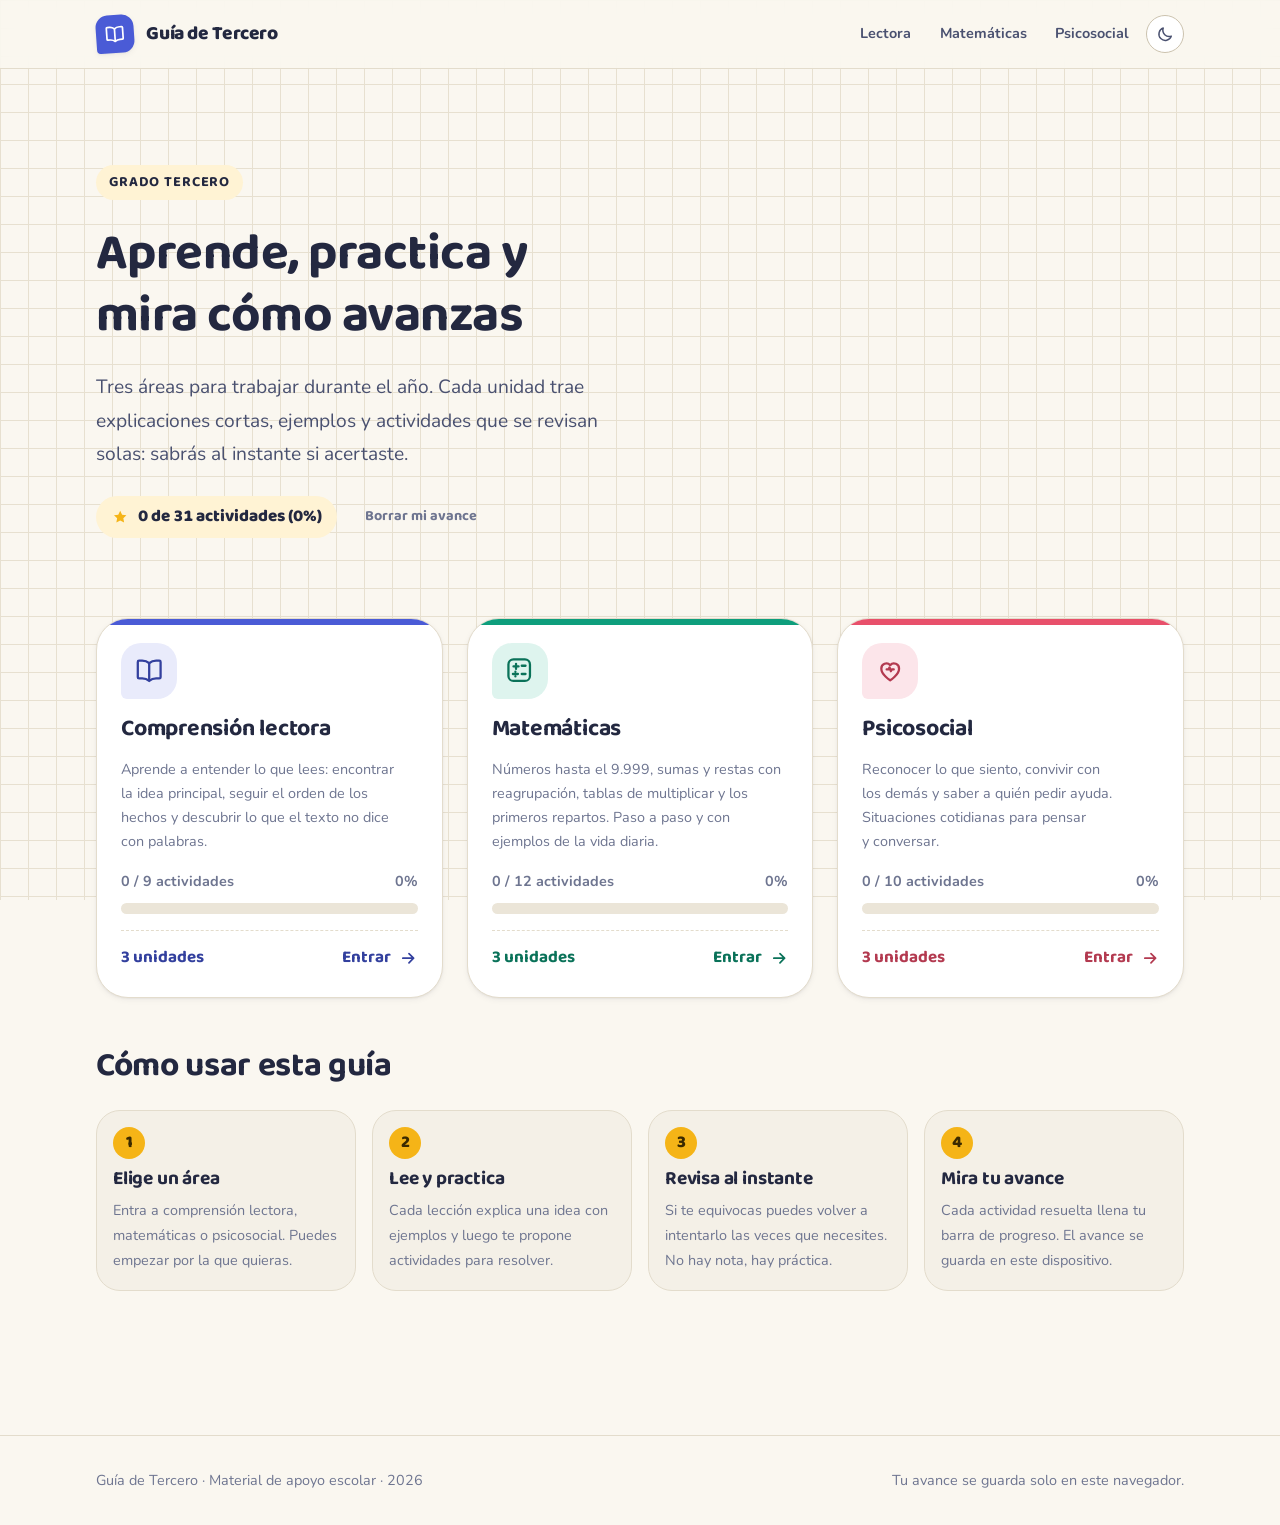
==== index.html @ a923e4d2 "Estructura inicial de la guia interactiva de tercero Sitio estatico con portada y tres areas (compre" ====
<!DOCTYPE html>
<html lang="es">
<head>
  <meta charset="utf-8">
  <meta name="viewport" content="width=device-width, initial-scale=1">
  <title>Guía de Tercero</title>
  <meta name="description" content="Guía interactiva para grado tercero: comprensión lectora, matemáticas y psicosocial, con actividades para resolver en el navegador.">
  <meta name="color-scheme" content="light dark">

  <link rel="preconnect" href="https://fonts.googleapis.com">
  <link rel="preconnect" href="https://fonts.gstatic.com" crossorigin>
  <link rel="stylesheet" href="https://fonts.googleapis.com/css2?family=Baloo+2:wght@600;700;800&family=Nunito:ital,wght@0,400;0,600;0,700;1,400&display=swap">

  <link rel="stylesheet" href="assets/css/tokens.css">
  <link rel="stylesheet" href="assets/css/base.css">
  <link rel="stylesheet" href="assets/css/components.css">

  <link rel="icon" href="data:image/svg+xml,<svg xmlns='http://www.w3.org/2000/svg' viewBox='0 0 100 100'><text y='.9em' font-size='90'>📘</text></svg>">
</head>
<body>
  <a class="skip-link" href="#content">Ir al contenido</a>

  <header class="site-header">
    <div class="wrap site-header__inner">
      <a class="brand" href="index.html">
        <span class="brand__mark" aria-hidden="true">
          <svg viewBox="0 0 24 24" fill="none" stroke="currentColor" stroke-width="1.9" stroke-linecap="round" stroke-linejoin="round">
            <path d="M12 6.5C10.5 5.2 8.6 4.5 6.5 4.5H4a1 1 0 0 0-1 1v12a1 1 0 0 0 1 1h2.5c2.1 0 4 .7 5.5 2 1.5-1.3 3.4-2 5.5-2H20a1 1 0 0 0 1-1v-12a1 1 0 0 0-1-1h-2.5c-2.1 0-4 .7-5.5 2Z"/>
            <path d="M12 6.5v13"/>
          </svg>
        </span>
        <span>Guía de Tercero</span>
      </a>

      <nav class="site-nav" aria-label="Áreas de la guía">
        <a class="site-nav__link" href="reading.html">Lectora</a>
        <a class="site-nav__link" href="math.html">Matemáticas</a>
        <a class="site-nav__link" href="wellbeing.html">Psicosocial</a>
        <button class="theme-toggle" type="button" data-theme-toggle aria-label="Cambiar entre modo claro y oscuro"></button>
      </nav>
    </div>
  </header>

  <main id="content" class="page">
    <div class="wrap stack stack--loose">

      <section class="hero">
        <p class="eyebrow">Grado tercero</p>
        <h1>Aprende, practica y mira cómo avanzas</h1>
        <p class="hero__lead">
          Tres áreas para trabajar durante el año. Cada unidad trae explicaciones cortas,
          ejemplos y actividades que se revisan solas: sabrás al instante si acertaste.
        </p>
        <div class="row">
          <span class="score-pill" data-summary aria-live="polite"></span>
          <button class="btn btn--quiet btn--sm" type="button" data-reset-all>Borrar mi avance</button>
        </div>
      </section>

      <section class="stack" aria-labelledby="areas-title">
        <h2 id="areas-title" class="visually-hidden">Áreas de la guía</h2>
        <div class="area-grid" data-area-grid></div>
      </section>

      <section class="stack" aria-labelledby="how-title">
        <h2 id="how-title">Cómo usar esta guía</h2>
        <div class="how">
          <article class="how__item">
            <span class="how__step" aria-hidden="true">1</span>
            <h3>Elige un área</h3>
            <p>Entra a comprensión lectora, matemáticas o psicosocial. Puedes empezar por la que quieras.</p>
          </article>
          <article class="how__item">
            <span class="how__step" aria-hidden="true">2</span>
            <h3>Lee y practica</h3>
            <p>Cada lección explica una idea con ejemplos y luego te propone actividades para resolver.</p>
          </article>
          <article class="how__item">
            <span class="how__step" aria-hidden="true">3</span>
            <h3>Revisa al instante</h3>
            <p>Si te equivocas puedes volver a intentarlo las veces que necesites. No hay nota, hay práctica.</p>
          </article>
          <article class="how__item">
            <span class="how__step" aria-hidden="true">4</span>
            <h3>Mira tu avance</h3>
            <p>Cada actividad resuelta llena tu barra de progreso. El avance se guarda en este dispositivo.</p>
          </article>
        </div>
      </section>

    </div>
  </main>

  <footer class="site-footer">
    <div class="wrap site-footer__inner">
      <p>Guía de Tercero · Material de apoyo escolar · <span data-year></span></p>
      <p>Tu avance se guarda solo en este navegador.</p>
    </div>
  </footer>

  <script src="assets/js/core.js" defer></script>
  <script src="assets/js/progress.js" defer></script>
  <script src="data/reading.js" defer></script>
  <script src="data/math.js" defer></script>
  <script src="data/wellbeing.js" defer></script>
  <script src="assets/js/home.js" defer></script>
</body>
</html>
---- assets/css/tokens.css ----
/* ==========================================================================
   tokens.css — Design tokens de la Guia de Tercero
   Paleta inspirada en el material escolar: papel de cuaderno, tinta, regla
   y crayon. Todos los colores se definen aqui como variables para que los
   componentes nunca usen literales.
   ========================================================================== */

:root {
  color-scheme: light;

  /* --- Papel y tinta -------------------------------------------------- */
  --paper:        #FAF7F0;
  --paper-grid:   #E7E0D0;
  --surface:      #FFFFFF;
  --surface-2:    #F4F0E7;
  --surface-3:    #EBE5D8;
  --ink:          #232840;
  --ink-soft:     #4A5170;
  --ink-muted:    #6E7590;
  --line:         #E3DCCC;
  --line-strong:  #CBC2AE;

  /* --- Color por area -------------------------------------------------- */
  --reading:        #4A5BD6;
  --reading-deep:   #33409E;
  --reading-soft:   #E9EBFB;
  --reading-line:   #C3C9F2;

  --math:           #0E9E7C;
  --math-deep:      #0A7259;
  --math-soft:      #DEF4EE;
  --math-line:      #A9E1D2;

  --wellbeing:      #E8506B;
  --wellbeing-deep: #B33A50;
  --wellbeing-soft: #FCE5EA;
  --wellbeing-line: #F6C0CB;

  /* --- Acento y estados ------------------------------------------------ */
  --star:      #F5B417;
  --star-soft: #FFF3D4;
  --ok:        #0E9E7C;
  --ok-soft:   #DEF4EE;
  --ok-line:   #A9E1D2;
  --no:        #E8506B;
  --no-soft:   #FCE5EA;
  --no-line:   #F6C0CB;

  /* Color activo del area: lo sobreescribe cada pagina */
  --area:      var(--reading);
  --area-deep: var(--reading-deep);
  --area-soft: var(--reading-soft);
  --area-line: var(--reading-line);

  /* --- Tipografia ------------------------------------------------------ */
  --font-display: "Baloo 2", "Trebuchet MS", "Segoe UI", system-ui, sans-serif;
  --font-body:    "Nunito", "Segoe UI", system-ui, -apple-system, sans-serif;

  --step--1: 0.9rem;
  --step-0:  1.0625rem;
  --step-1:  1.2rem;
  --step-2:  1.45rem;
  --step-3:  clamp(1.6rem, 1.2rem + 1.6vw, 2.1rem);
  --step-4:  clamp(2.1rem, 1.5rem + 3vw, 3.2rem);

  --leading-body:  1.75;
  --leading-tight: 1.2;

  /* --- Espaciado ------------------------------------------------------- */
  --sp-1: 0.25rem;
  --sp-2: 0.5rem;
  --sp-3: 0.75rem;
  --sp-4: 1rem;
  --sp-5: 1.5rem;
  --sp-6: 2rem;
  --sp-7: 3rem;
  --sp-8: 4.5rem;

  /* --- Formas ---------------------------------------------------------- */
  --r-sm: 10px;
  --r-md: 16px;
  --r-lg: 24px;
  --r-xl: 32px;
  --r-pill: 999px;

  --shadow-sm: 0 1px 2px rgba(35, 40, 64, 0.06), 0 2px 6px rgba(35, 40, 64, 0.05);
  --shadow-md: 0 2px 4px rgba(35, 40, 64, 0.06), 0 10px 24px rgba(35, 40, 64, 0.09);
  --shadow-lg: 0 4px 8px rgba(35, 40, 64, 0.07), 0 20px 48px rgba(35, 40, 64, 0.13);

  --ring: 0 0 0 3px var(--paper), 0 0 0 6px var(--area);

  --wrap: 68rem;
  --measure: 34rem;
}

/* --- Tema oscuro por preferencia del sistema (sin marca explicita) ------ */
@media (prefers-color-scheme: dark) {
  :root:not([data-theme="light"]) {
    color-scheme: dark;

    --paper:        #161A24;
    --paper-grid:   #232937;
    --surface:      #1E2432;
    --surface-2:    #262D3D;
    --surface-3:    #303849;
    --ink:          #ECEFF7;
    --ink-soft:     #C3C9DA;
    --ink-muted:    #949CB4;
    --line:         #313949;
    --line-strong:  #454F65;

    --reading:        #8894F5;
    --reading-deep:   #AEB6FA;
    --reading-soft:   #262B45;
    --reading-line:   #3B4271;

    --math:           #3FCFA8;
    --math-deep:      #7EE2C6;
    --math-soft:      #163A32;
    --math-line:      #23604F;

    --wellbeing:      #F5808F;
    --wellbeing-deep: #FAA8B3;
    --wellbeing-soft: #3A222B;
    --wellbeing-line: #6B3441;

    --star:      #FFCB4D;
    --star-soft: #3A2F16;
    --ok:        #3FCFA8;
    --ok-soft:   #163A32;
    --ok-line:   #23604F;
    --no:        #F5808F;
    --no-soft:   #3A222B;
    --no-line:   #6B3441;

    --shadow-sm: 0 1px 2px rgba(0, 0, 0, 0.3), 0 2px 6px rgba(0, 0, 0, 0.25);
    --shadow-md: 0 2px 4px rgba(0, 0, 0, 0.32), 0 10px 24px rgba(0, 0, 0, 0.35);
    --shadow-lg: 0 4px 8px rgba(0, 0, 0, 0.35), 0 20px 48px rgba(0, 0, 0, 0.45);
  }
}

/* --- Tema oscuro elegido explicitamente -------------------------------- */
:root[data-theme="dark"] {
  color-scheme: dark;

  --paper:        #161A24;
  --paper-grid:   #232937;
  --surface:      #1E2432;
  --surface-2:    #262D3D;
  --surface-3:    #303849;
  --ink:          #ECEFF7;
  --ink-soft:     #C3C9DA;
  --ink-muted:    #949CB4;
  --line:         #313949;
  --line-strong:  #454F65;

  --reading:        #8894F5;
  --reading-deep:   #AEB6FA;
  --reading-soft:   #262B45;
  --reading-line:   #3B4271;

  --math:           #3FCFA8;
  --math-deep:      #7EE2C6;
  --math-soft:      #163A32;
  --math-line:      #23604F;

  --wellbeing:      #F5808F;
  --wellbeing-deep: #FAA8B3;
  --wellbeing-soft: #3A222B;
  --wellbeing-line: #6B3441;

  --star:      #FFCB4D;
  --star-soft: #3A2F16;
  --ok:        #3FCFA8;
  --ok-soft:   #163A32;
  --ok-line:   #23604F;
  --no:        #F5808F;
  --no-soft:   #3A222B;
  --no-line:   #6B3441;

  --shadow-sm: 0 1px 2px rgba(0, 0, 0, 0.3), 0 2px 6px rgba(0, 0, 0, 0.25);
  --shadow-md: 0 2px 4px rgba(0, 0, 0, 0.32), 0 10px 24px rgba(0, 0, 0, 0.35);
  --shadow-lg: 0 4px 8px rgba(0, 0, 0, 0.35), 0 20px 48px rgba(0, 0, 0, 0.45);
}

/* --- Alias de area: cada pagina marca <body data-area="..."> ------------ */
[data-area="reading"]   { --area: var(--reading);   --area-deep: var(--reading-deep);   --area-soft: var(--reading-soft);   --area-line: var(--reading-line); }
[data-area="math"]      { --area: var(--math);      --area-deep: var(--math-deep);      --area-soft: var(--math-soft);      --area-line: var(--math-line); }
[data-area="wellbeing"] { --area: var(--wellbeing); --area-deep: var(--wellbeing-deep); --area-soft: var(--wellbeing-soft); --area-line: var(--wellbeing-line); }
---- assets/css/base.css ----
/* ==========================================================================
   base.css — Reset ligero, tipografia y layout base
   ========================================================================== */

*,
*::before,
*::after { box-sizing: border-box; }

* { margin: 0; }

html {
  -webkit-text-size-adjust: 100%;
  scroll-behavior: smooth;
  scroll-padding-top: 6rem;
}

body {
  min-height: 100vh;
  font-family: var(--font-body);
  font-size: var(--step-0);
  line-height: var(--leading-body);
  color: var(--ink);
  background-color: var(--paper);
  /* Retícula de cuaderno cuadriculado: la textura del material real */
  background-image:
    repeating-linear-gradient(to right,  var(--paper-grid) 0 1px, transparent 1px 28px),
    repeating-linear-gradient(to bottom, var(--paper-grid) 0 1px, transparent 1px 28px);
  background-attachment: fixed;
  -webkit-font-smoothing: antialiased;
  text-rendering: optimizeLegibility;
}

img,
svg,
video { display: block; max-width: 100%; height: auto; }

input,
button,
select,
textarea { font: inherit; color: inherit; }

button { cursor: pointer; }

/* Un elemento oculto lo esta siempre, aunque su clase defina display. */
[hidden] { display: none !important; }

ul, ol { padding: 0; list-style: none; }

a { color: var(--area-deep); text-underline-offset: 3px; }

h1, h2, h3, h4 {
  font-family: var(--font-display);
  font-weight: 700;
  line-height: var(--leading-tight);
  text-wrap: balance;
  letter-spacing: -0.01em;
}

h1 { font-size: var(--step-4); }
h2 { font-size: var(--step-3); }
h3 { font-size: var(--step-2); }
h4 { font-size: var(--step-1); }

p { text-wrap: pretty; }

/* --- Accesibilidad ------------------------------------------------------ */

:focus-visible {
  outline: 3px solid var(--area);
  outline-offset: 3px;
  border-radius: var(--r-sm);
}

.skip-link {
  position: absolute;
  left: var(--sp-4);
  top: var(--sp-4);
  z-index: 100;
  padding: var(--sp-3) var(--sp-4);
  border-radius: var(--r-pill);
  background: var(--area);
  color: #fff;
  font-weight: 700;
  transform: translateY(-200%);
  transition: transform 0.18s ease;
}

.skip-link:focus-visible { transform: translateY(0); }

.visually-hidden {
  position: absolute;
  width: 1px;
  height: 1px;
  padding: 0;
  overflow: hidden;
  clip: rect(0 0 0 0);
  white-space: nowrap;
  border: 0;
}

@media (prefers-reduced-motion: reduce) {
  html { scroll-behavior: auto; }

  *,
  *::before,
  *::after {
    animation-duration: 0.001ms !important;
    animation-iteration-count: 1 !important;
    transition-duration: 0.001ms !important;
  }
}

/* --- Layout ------------------------------------------------------------- */

.wrap {
  width: min(100% - 2.5rem, var(--wrap));
  margin-inline: auto;
}

.wrap--narrow { width: min(100% - 2.5rem, 46rem); }

.stack {
  display: flex;
  flex-direction: column;
  gap: var(--sp-5);
}

.stack--tight { gap: var(--sp-3); }
.stack--loose { gap: var(--sp-7); }

.row {
  display: flex;
  flex-wrap: wrap;
  align-items: center;
  gap: var(--sp-3);
}

.page { padding-block: var(--sp-7) var(--sp-8); }

.scroll-x {
  overflow-x: auto;
  overscroll-behavior-x: contain;
}
---- assets/css/components.css ----
/* ==========================================================================
   components.css — Piezas visuales de la guia
   ========================================================================== */

/* --- Botones ------------------------------------------------------------ */

.btn {
  display: inline-flex;
  align-items: center;
  justify-content: center;
  gap: var(--sp-2);
  padding: 0.7em 1.35em;
  border: 2px solid transparent;
  border-radius: var(--r-pill);
  font-family: var(--font-display);
  font-size: var(--step-0);
  font-weight: 700;
  line-height: 1.15;
  text-decoration: none;
  transition: transform 0.14s ease, box-shadow 0.14s ease, background-color 0.14s ease;
}

.btn:hover { transform: translateY(-2px); }
.btn:active { transform: translateY(0); }

.btn[disabled] {
  opacity: 0.45;
  cursor: not-allowed;
  transform: none;
}

.btn--primary {
  background: var(--area);
  color: #fff;
  box-shadow: var(--shadow-md);
}

.btn--primary:hover { background: var(--area-deep); }

:root[data-theme="dark"] .btn--primary { color: #12151E; }

@media (prefers-color-scheme: dark) {
  :root:not([data-theme="light"]) .btn--primary { color: #12151E; }
}

.btn--ghost {
  background: var(--surface);
  color: var(--ink);
  border-color: var(--line-strong);
  box-shadow: var(--shadow-sm);
}

.btn--ghost:hover { border-color: var(--area); color: var(--area-deep); }

.btn--quiet {
  background: transparent;
  color: var(--ink-muted);
  padding-inline: 0.6em;
}

.btn--quiet:hover { color: var(--area-deep); }

.btn--star {
  background: var(--star);
  color: #3B2A00;
  box-shadow: var(--shadow-md);
}

.btn--sm { font-size: var(--step--1); padding: 0.5em 1em; }

/* Los iconos en linea nunca deben crecer mas que el texto que acompanan. */
.btn svg,
.callout__title svg,
.score-pill svg,
.area-card__foot svg {
  flex: none;
  width: 1.15rem;
  height: 1.15rem;
}

.score-pill svg { color: var(--star); }

/* --- Cabecera del sitio -------------------------------------------------- */

.site-header {
  position: sticky;
  top: 0;
  z-index: 40;
  background: color-mix(in srgb, var(--paper) 88%, transparent);
  backdrop-filter: blur(10px);
  border-bottom: 1px solid var(--line);
}

.site-header__inner {
  display: flex;
  align-items: center;
  gap: var(--sp-4);
  min-height: 4.25rem;
}

.brand {
  display: inline-flex;
  align-items: center;
  gap: var(--sp-3);
  font-family: var(--font-display);
  font-size: var(--step-1);
  font-weight: 800;
  color: var(--ink);
  text-decoration: none;
  letter-spacing: -0.02em;
}

.brand__mark {
  display: grid;
  place-items: center;
  width: 2.4rem;
  height: 2.4rem;
  border-radius: 12px 12px 12px 4px;
  background: var(--area);
  color: #fff;
  box-shadow: var(--shadow-sm);
  transform: rotate(-4deg);
}

.brand__mark svg { width: 1.35rem; height: 1.35rem; }

.site-nav {
  display: flex;
  align-items: center;
  gap: var(--sp-1);
  margin-inline-start: auto;
}

.site-nav__link {
  padding: 0.45em 0.85em;
  border-radius: var(--r-pill);
  font-weight: 700;
  font-size: var(--step--1);
  color: var(--ink-soft);
  text-decoration: none;
  white-space: nowrap;
  transition: background-color 0.14s ease, color 0.14s ease;
}

.site-nav__link:hover { background: var(--surface-2); color: var(--ink); }

.site-nav__link[aria-current="page"] {
  background: var(--area-soft);
  color: var(--area-deep);
}

.theme-toggle {
  display: grid;
  place-items: center;
  width: 2.4rem;
  height: 2.4rem;
  border: 1px solid var(--line-strong);
  border-radius: var(--r-pill);
  background: var(--surface);
  color: var(--ink-soft);
  transition: color 0.14s ease, border-color 0.14s ease;
}

.theme-toggle:hover { color: var(--area-deep); border-color: var(--area); }
.theme-toggle svg { width: 1.15rem; height: 1.15rem; }
.theme-toggle .icon-sun { display: none; }
:root[data-theme="dark"] .theme-toggle .icon-sun { display: block; }
:root[data-theme="dark"] .theme-toggle .icon-moon { display: none; }

@media (prefers-color-scheme: dark) {
  :root:not([data-theme="light"]) .theme-toggle .icon-sun  { display: block; }
  :root:not([data-theme="light"]) .theme-toggle .icon-moon { display: none; }
}

@media (max-width: 52rem) {
  .site-nav__link { padding: 0.4em 0.6em; font-size: 0.82rem; }
}

/* En pantallas angostas la navegacion baja a su propia fila para que nada
   se salga del ancho de la pantalla. */
@media (max-width: 40rem) {
  .site-header__inner {
    flex-wrap: wrap;
    justify-content: space-between;
    min-height: 0;
    padding-block: var(--sp-3);
    row-gap: var(--sp-3);
  }

  .site-nav {
    width: 100%;
    margin-inline-start: 0;
    justify-content: space-between;
  }
}

/* --- Portada ------------------------------------------------------------- */

.hero {
  display: grid;
  gap: var(--sp-5);
  padding-block: var(--sp-7) var(--sp-6);
  max-width: 44rem;
}

.eyebrow {
  display: inline-flex;
  align-items: center;
  gap: var(--sp-2);
  align-self: start;
  justify-self: start;
  padding: 0.35em 0.9em;
  border-radius: var(--r-pill);
  background: var(--star-soft);
  color: var(--ink);
  font-family: var(--font-display);
  font-size: var(--step--1);
  font-weight: 700;
  letter-spacing: 0.06em;
  text-transform: uppercase;
}

.hero__lead {
  font-size: var(--step-1);
  color: var(--ink-soft);
  max-width: var(--measure);
}

/* --- Tarjetas de area ---------------------------------------------------- */

.area-grid {
  display: grid;
  gap: var(--sp-5);
  grid-template-columns: repeat(auto-fit, minmax(17rem, 1fr));
}

.area-card {
  position: relative;
  display: flex;
  flex-direction: column;
  gap: var(--sp-4);
  padding: var(--sp-5);
  border: 1px solid var(--line);
  border-radius: var(--r-xl);
  background: var(--surface);
  box-shadow: var(--shadow-sm);
  color: inherit;
  text-decoration: none;
  overflow: hidden;
  transition: transform 0.18s ease, box-shadow 0.18s ease, border-color 0.18s ease;
}

.area-card::after {
  content: "";
  position: absolute;
  inset-inline: 0;
  top: 0;
  height: 6px;
  background: var(--area);
}

.area-card:hover {
  transform: translateY(-4px);
  box-shadow: var(--shadow-lg);
  border-color: var(--area-line);
}

.area-card__icon {
  display: grid;
  place-items: center;
  width: 3.5rem;
  height: 3.5rem;
  border-radius: 20px 20px 20px 6px;
  background: var(--area-soft);
  color: var(--area-deep);
}

.area-card__icon svg { width: 1.9rem; height: 1.9rem; }

.area-card__title {
  font-size: var(--step-2);
  color: var(--ink);
}

.area-card__text {
  color: var(--ink-muted);
  font-size: var(--step--1);
  line-height: 1.65;
}

.area-card__foot {
  display: flex;
  align-items: center;
  justify-content: space-between;
  gap: var(--sp-3);
  margin-top: auto;
  padding-top: var(--sp-3);
  border-top: 1px dashed var(--line);
  font-family: var(--font-display);
  font-weight: 700;
  color: var(--area-deep);
}

.area-card__cta {
  display: inline-flex;
  align-items: center;
  gap: var(--sp-2);
  white-space: nowrap;
}

/* --- Barra de progreso ---------------------------------------------------- */

.progress { display: grid; gap: var(--sp-2); }

.progress__meta {
  display: flex;
  justify-content: space-between;
  gap: var(--sp-3);
  font-size: var(--step--1);
  font-weight: 700;
  color: var(--ink-muted);
  font-variant-numeric: tabular-nums;
}

.progress__track {
  height: 0.7rem;
  border-radius: var(--r-pill);
  background: var(--surface-3);
  overflow: hidden;
}

.progress__fill {
  height: 100%;
  width: 0;
  border-radius: var(--r-pill);
  background: var(--area);
  transition: width 0.5s cubic-bezier(0.34, 1.2, 0.64, 1);
}

/* --- Bloque "como usar" --------------------------------------------------- */

.how {
  display: grid;
  gap: var(--sp-4);
  grid-template-columns: repeat(auto-fit, minmax(14rem, 1fr));
}

.how__item {
  display: grid;
  gap: var(--sp-2);
  padding: var(--sp-4);
  border-radius: var(--r-lg);
  background: var(--surface-2);
  border: 1px solid var(--line);
}

.how__step {
  display: grid;
  place-items: center;
  width: 2rem;
  height: 2rem;
  border-radius: var(--r-pill);
  background: var(--star);
  color: #3B2A00;
  font-family: var(--font-display);
  font-weight: 800;
}

.how__item h3 { font-size: var(--step-1); }
.how__item p { font-size: var(--step--1); color: var(--ink-muted); }

/* --- Cabecera de area ------------------------------------------------------ */

.area-head {
  display: grid;
  gap: var(--sp-4);
  padding: var(--sp-6);
  border-radius: var(--r-xl);
  background: var(--area-soft);
  border: 1px solid var(--area-line);
}

.area-head__title { color: var(--ink); }
.area-head__lead { color: var(--ink-soft); max-width: var(--measure); }

/* --- Riel de unidades ------------------------------------------------------ */

.area-layout {
  display: grid;
  gap: var(--sp-6);
  align-items: start;
  grid-template-columns: 16rem minmax(0, 1fr);
}

@media (max-width: 60rem) {
  .area-layout { grid-template-columns: minmax(0, 1fr); }
}

.unit-rail {
  position: sticky;
  top: 5.5rem;
  min-width: 0;
  display: grid;
  gap: var(--sp-2);
  padding: var(--sp-4);
  border: 1px solid var(--line);
  border-radius: var(--r-lg);
  background: var(--surface);
  box-shadow: var(--shadow-sm);
}

.unit-rail__title {
  font-family: var(--font-display);
  font-size: var(--step--1);
  font-weight: 800;
  letter-spacing: 0.08em;
  text-transform: uppercase;
  color: var(--ink-muted);
}

.unit-chip {
  display: flex;
  align-items: center;
  gap: var(--sp-3);
  width: 100%;
  padding: var(--sp-3);
  border: 1px solid transparent;
  border-radius: var(--r-md);
  background: transparent;
  text-align: start;
  font-weight: 700;
  font-size: var(--step--1);
  color: var(--ink-soft);
  transition: background-color 0.14s ease, color 0.14s ease;
}

.unit-chip:hover { background: var(--surface-2); }

.unit-chip[aria-selected="true"] {
  background: var(--area-soft);
  border-color: var(--area-line);
  color: var(--area-deep);
}

.unit-chip__num {
  display: grid;
  place-items: center;
  flex: none;
  width: 1.8rem;
  height: 1.8rem;
  border-radius: var(--r-pill);
  background: var(--surface-3);
  font-family: var(--font-display);
  font-size: 0.85rem;
  font-weight: 800;
  font-variant-numeric: tabular-nums;
}

.unit-chip[aria-selected="true"] .unit-chip__num { background: var(--area); color: #fff; }
.unit-chip.is-done .unit-chip__num { background: var(--ok); color: #fff; }

@media (max-width: 60rem) {
  .unit-rail {
    position: static;
    grid-auto-flow: column;
    grid-auto-columns: minmax(11rem, auto);
    overflow-x: auto;
    overscroll-behavior-x: contain;
  }
  .unit-rail__title { display: none; }
}

/* --- Leccion --------------------------------------------------------------- */

.lesson {
  display: grid;
  gap: var(--sp-5);
  padding: var(--sp-6);
  border: 1px solid var(--line);
  border-radius: var(--r-xl);
  background: var(--surface);
  box-shadow: var(--shadow-sm);
}

@media (max-width: 40rem) {
  .lesson { padding: var(--sp-4); }
}

.lesson__head { display: grid; gap: var(--sp-2); }

.lesson__kicker {
  font-family: var(--font-display);
  font-size: var(--step--1);
  font-weight: 800;
  letter-spacing: 0.08em;
  text-transform: uppercase;
  color: var(--area-deep);
}

.lesson__goal {
  display: flex;
  gap: var(--sp-3);
  padding: var(--sp-4);
  border-inline-start: 5px solid var(--star);
  border-radius: var(--r-sm);
  background: var(--star-soft);
  font-size: var(--step--1);
}

.prose { display: grid; gap: var(--sp-4); max-width: var(--measure); }
.prose p { line-height: var(--leading-body); }
.prose strong { color: var(--area-deep); }

.prose ul { display: grid; gap: var(--sp-2); }

.prose ul li {
  position: relative;
  padding-inline-start: 1.5rem;
}

.prose ul li::before {
  content: "";
  position: absolute;
  inset-inline-start: 0.25rem;
  top: 0.65em;
  width: 0.5rem;
  height: 0.5rem;
  border-radius: var(--r-pill);
  background: var(--area);
}

.callout {
  display: grid;
  gap: var(--sp-2);
  padding: var(--sp-4) var(--sp-5);
  border: 1px solid var(--area-line);
  border-radius: var(--r-lg);
  background: var(--area-soft);
}

.callout__title {
  display: flex;
  align-items: center;
  gap: var(--sp-2);
  font-family: var(--font-display);
  font-weight: 800;
  color: var(--area-deep);
}

.reading-text {
  padding: var(--sp-5);
  border-radius: var(--r-lg);
  background: var(--surface-2);
  border: 1px solid var(--line);
  font-size: var(--step-1);
  line-height: 1.9;
}

.reading-text h4 {
  margin-bottom: var(--sp-3);
  font-size: var(--step-2);
  color: var(--area-deep);
}

.reading-text p + p { margin-top: var(--sp-4); }

.example {
  display: grid;
  gap: var(--sp-3);
  padding: var(--sp-4);
  border: 2px dashed var(--area-line);
  border-radius: var(--r-lg);
  background: var(--surface);
  font-variant-numeric: tabular-nums;
}

/* --- Actividades ------------------------------------------------------------ */

.activity {
  display: grid;
  gap: var(--sp-4);
  padding: var(--sp-5);
  border: 1px solid var(--line);
  border-radius: var(--r-lg);
  background: var(--surface-2);
}

.activity__head {
  display: flex;
  align-items: baseline;
  gap: var(--sp-3);
  flex-wrap: wrap;
}

.activity__tag {
  padding: 0.25em 0.7em;
  border-radius: var(--r-pill);
  background: var(--area);
  color: #fff;
  font-family: var(--font-display);
  font-size: 0.78rem;
  font-weight: 800;
  letter-spacing: 0.05em;
  text-transform: uppercase;
}

.activity__question {
  font-family: var(--font-display);
  font-size: var(--step-1);
  font-weight: 700;
}

.options { display: grid; gap: var(--sp-3); }

.options--grid { grid-template-columns: repeat(auto-fit, minmax(12rem, 1fr)); }

.option {
  display: flex;
  align-items: center;
  gap: var(--sp-3);
  width: 100%;
  padding: var(--sp-3) var(--sp-4);
  border: 2px solid var(--line-strong);
  border-radius: var(--r-md);
  background: var(--surface);
  text-align: start;
  font-weight: 600;
  transition: transform 0.12s ease, border-color 0.14s ease, background-color 0.14s ease;
}

.option:hover:not([disabled]) { border-color: var(--area); transform: translateX(3px); }

.option__key {
  display: grid;
  place-items: center;
  flex: none;
  width: 1.9rem;
  height: 1.9rem;
  border-radius: var(--r-pill);
  background: var(--surface-3);
  font-family: var(--font-display);
  font-weight: 800;
}

.option.is-correct {
  border-color: var(--ok);
  background: var(--ok-soft);
}

.option.is-correct .option__key { background: var(--ok); color: #fff; }

.option.is-wrong {
  border-color: var(--no);
  background: var(--no-soft);
}

.option.is-wrong .option__key { background: var(--no); color: #fff; }

.option[disabled] { cursor: default; }

/* Unir parejas */
.match {
  display: grid;
  gap: var(--sp-4);
  grid-template-columns: repeat(2, minmax(0, 1fr));
}

.match__col { display: grid; gap: var(--sp-3); align-content: start; }

.match__label {
  font-family: var(--font-display);
  font-size: var(--step--1);
  font-weight: 800;
  text-transform: uppercase;
  letter-spacing: 0.06em;
  color: var(--ink-muted);
}

.match__item {
  padding: var(--sp-3);
  border: 2px solid var(--line-strong);
  border-radius: var(--r-md);
  background: var(--surface);
  text-align: start;
  font-weight: 600;
  transition: border-color 0.14s ease, background-color 0.14s ease;
}

.match__item.is-active { border-color: var(--area); background: var(--area-soft); }
.match__item.is-paired { border-color: var(--ok); background: var(--ok-soft); cursor: default; }
.match__item.is-wrong { border-color: var(--no); background: var(--no-soft); }

/* Ordenar */
.order { display: grid; gap: var(--sp-3); }

.order__item {
  display: flex;
  align-items: center;
  gap: var(--sp-3);
  padding: var(--sp-3);
  border: 2px solid var(--line-strong);
  border-radius: var(--r-md);
  background: var(--surface);
  font-weight: 600;
}

.order__item.is-correct { border-color: var(--ok); background: var(--ok-soft); }
.order__item.is-wrong  { border-color: var(--no); background: var(--no-soft); }

.order__pos {
  display: grid;
  place-items: center;
  flex: none;
  width: 1.9rem;
  height: 1.9rem;
  border-radius: var(--r-pill);
  background: var(--area-soft);
  color: var(--area-deep);
  font-family: var(--font-display);
  font-weight: 800;
  font-variant-numeric: tabular-nums;
}

.order__controls { display: flex; gap: var(--sp-1); margin-inline-start: auto; }

.order__move {
  display: grid;
  place-items: center;
  width: 2rem;
  height: 2rem;
  border: 1px solid var(--line-strong);
  border-radius: var(--r-sm);
  background: var(--surface);
  color: var(--ink-soft);
}

.order__move:hover:not([disabled]) { color: var(--area-deep); border-color: var(--area); }
.order__move[disabled] { opacity: 0.3; cursor: not-allowed; }
.order__move svg { width: 1rem; height: 1rem; }

/* Completar */
.fill {
  display: flex;
  flex-wrap: wrap;
  align-items: center;
  gap: var(--sp-2);
  font-size: var(--step-1);
  line-height: 2.2;
}

.fill__blank {
  min-width: 7ch;
  padding: 0.15em 0.6em;
  border: 0;
  border-bottom: 3px solid var(--area);
  border-radius: var(--r-sm) var(--r-sm) 0 0;
  background: var(--area-soft);
  color: var(--ink);
  font-family: var(--font-display);
  font-weight: 700;
  text-align: center;
}

.fill__blank.is-correct { background: var(--ok-soft); border-bottom-color: var(--ok); }
.fill__blank.is-wrong  { background: var(--no-soft);  border-bottom-color: var(--no); }

/* Retroalimentacion */
.feedback {
  display: flex;
  align-items: flex-start;
  gap: var(--sp-3);
  padding: var(--sp-3) var(--sp-4);
  border-radius: var(--r-md);
  font-weight: 600;
  animation: pop 0.32s cubic-bezier(0.34, 1.4, 0.64, 1);
}

.feedback[hidden] { display: none; }
.feedback--ok { background: var(--ok-soft); border: 1px solid var(--ok-line); color: var(--ink); }
.feedback--no { background: var(--no-soft); border: 1px solid var(--no-line); color: var(--ink); }

.feedback__icon {
  display: grid;
  place-items: center;
  flex: none;
  width: 1.7rem;
  height: 1.7rem;
  border-radius: var(--r-pill);
  color: #fff;
  font-weight: 800;
}

.feedback--ok .feedback__icon { background: var(--ok); }
.feedback--no .feedback__icon { background: var(--no); }

@keyframes pop {
  from { opacity: 0; transform: translateY(6px) scale(0.97); }
  to   { opacity: 1; transform: none; }
}

.activity__actions { display: flex; flex-wrap: wrap; gap: var(--sp-3); align-items: center; }

/* --- Estrellas y logros ------------------------------------------------------ */

.stars { display: inline-flex; gap: 0.2rem; }
.stars svg { width: 1.1rem; height: 1.1rem; color: var(--line-strong); }
.stars svg.is-on { color: var(--star); }

.score-pill {
  display: inline-flex;
  align-items: center;
  gap: var(--sp-2);
  padding: 0.35em 0.9em;
  border-radius: var(--r-pill);
  background: var(--star-soft);
  color: var(--ink);
  font-family: var(--font-display);
  font-weight: 800;
  font-variant-numeric: tabular-nums;
}

/* --- Navegacion entre lecciones ----------------------------------------------- */

.lesson-nav {
  display: flex;
  flex-wrap: wrap;
  gap: var(--sp-3);
  align-items: center;
  justify-content: space-between;
  padding-top: var(--sp-4);
  border-top: 1px dashed var(--line);
}

/* --- Toast ---------------------------------------------------------------------- */

.toast-area {
  position: fixed;
  inset-block-end: var(--sp-5);
  inset-inline: 0;
  z-index: 60;
  display: grid;
  justify-items: center;
  gap: var(--sp-2);
  pointer-events: none;
}

.toast {
  display: flex;
  align-items: center;
  gap: var(--sp-3);
  padding: var(--sp-3) var(--sp-5);
  border-radius: var(--r-pill);
  background: var(--ink);
  color: var(--paper);
  font-family: var(--font-display);
  font-weight: 700;
  box-shadow: var(--shadow-lg);
  animation: rise 0.3s cubic-bezier(0.34, 1.4, 0.64, 1);
}

@keyframes rise {
  from { opacity: 0; transform: translateY(14px); }
  to   { opacity: 1; transform: none; }
}

/* --- Pie ------------------------------------------------------------------------ */

.site-footer {
  margin-top: var(--sp-8);
  padding-block: var(--sp-6);
  border-top: 1px solid var(--line);
  color: var(--ink-muted);
  font-size: var(--step--1);
}

.site-footer__inner {
  display: flex;
  flex-wrap: wrap;
  gap: var(--sp-4);
  align-items: center;
  justify-content: space-between;
}

/* --- Estado vacio / carga --------------------------------------------------------- */

.empty {
  display: grid;
  gap: var(--sp-3);
  justify-items: center;
  padding: var(--sp-7);
  border: 2px dashed var(--line-strong);
  border-radius: var(--r-xl);
  text-align: center;
  color: var(--ink-muted);
}

/* --- Aparicion suave --------------------------------------------------------------- */

.reveal {
  opacity: 0;
  transform: translateY(12px);
  transition: opacity 0.5s ease, transform 0.5s cubic-bezier(0.34, 1.1, 0.64, 1);
}

.reveal.is-visible { opacity: 1; transform: none; }
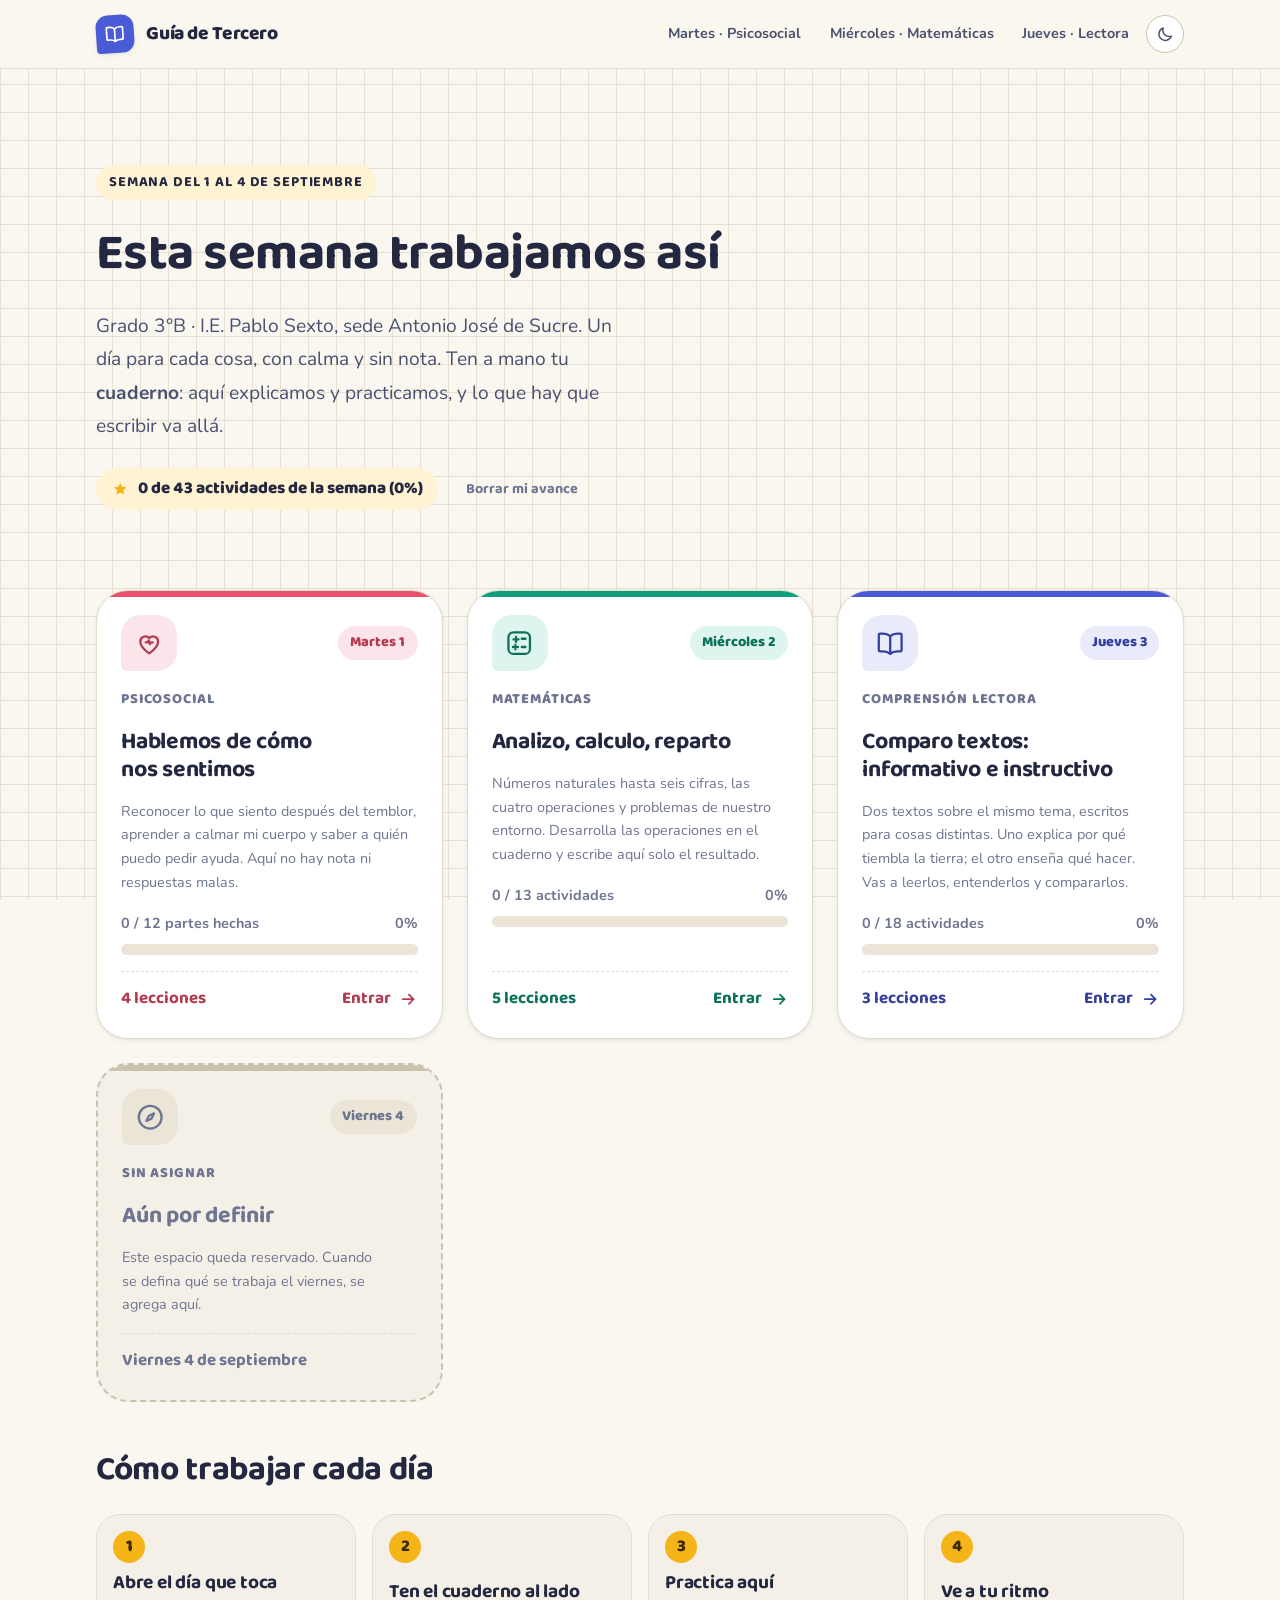
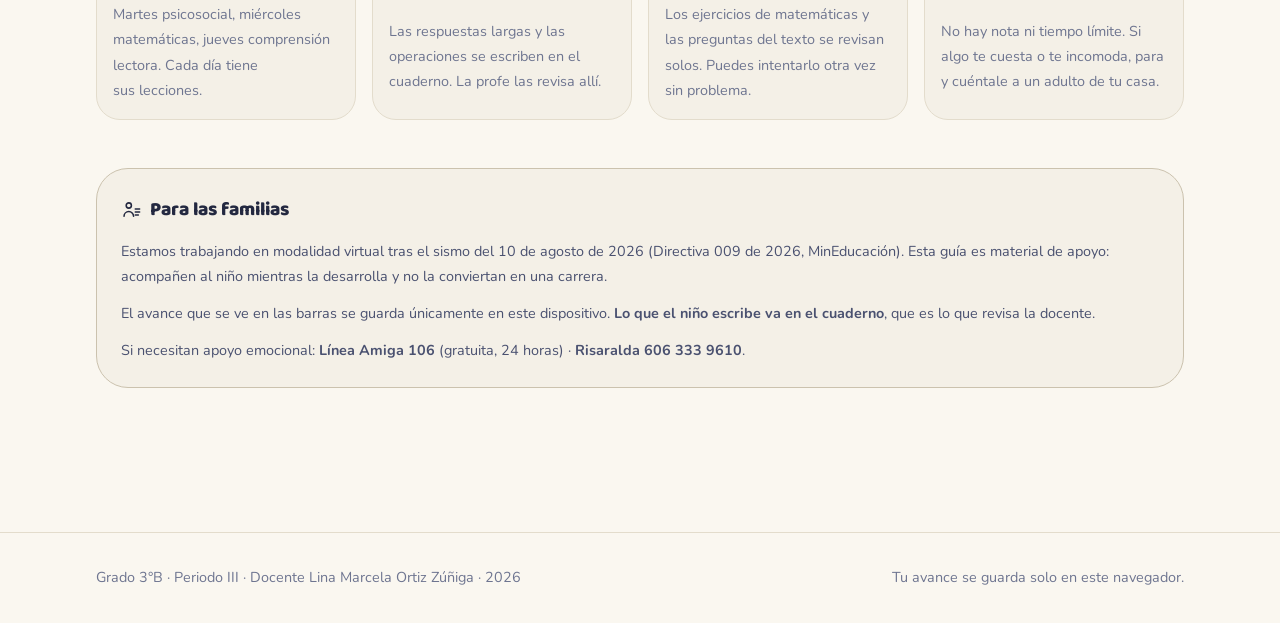
==== commit d9840021: "Vuelca el contenido real de la semana del 1 al 4 de septiembre Reemplaza el contenido de ejemplo por" ====
--- a/index.html
+++ b/index.html
@@ -4,7 +4,7 @@
   <meta charset="utf-8">
   <meta name="viewport" content="width=device-width, initial-scale=1">
   <title>Guía de Tercero</title>
-  <meta name="description" content="Guía interactiva para grado tercero: comprensión lectora, matemáticas y psicosocial, con actividades para resolver en el navegador.">
+  <meta name="description" content="Guía de trabajo para grado tercero, semana del 1 al 4 de septiembre de 2026: psicosocial, matemáticas y comprensión lectora.">
   <meta name="color-scheme" content="light dark">
 
   <link rel="preconnect" href="https://fonts.googleapis.com">
@@ -14,6 +14,7 @@
   <link rel="stylesheet" href="assets/css/tokens.css">
   <link rel="stylesheet" href="assets/css/base.css">
   <link rel="stylesheet" href="assets/css/components.css">
+  <link rel="stylesheet" href="assets/css/blocks.css">
 
   <link rel="icon" href="data:image/svg+xml,<svg xmlns='http://www.w3.org/2000/svg' viewBox='0 0 100 100'><text y='.9em' font-size='90'>📘</text></svg>">
 </head>
@@ -32,10 +33,10 @@
         <span>Guía de Tercero</span>
       </a>
 
-      <nav class="site-nav" aria-label="Áreas de la guía">
-        <a class="site-nav__link" href="reading.html">Lectora</a>
-        <a class="site-nav__link" href="math.html">Matemáticas</a>
-        <a class="site-nav__link" href="wellbeing.html">Psicosocial</a>
+      <nav class="site-nav" aria-label="Días de la semana">
+        <a class="site-nav__link" href="wellbeing.html"><span class="site-nav__long">Martes · Psicosocial</span><span class="site-nav__short">Psicosocial</span></a>
+        <a class="site-nav__link" href="math.html"><span class="site-nav__long">Miércoles · Matemáticas</span><span class="site-nav__short">Matemáticas</span></a>
+        <a class="site-nav__link" href="reading.html"><span class="site-nav__long">Jueves · Lectora</span><span class="site-nav__short">Lectora</span></a>
         <button class="theme-toggle" type="button" data-theme-toggle aria-label="Cambiar entre modo claro y oscuro"></button>
       </nav>
     </div>
@@ -45,11 +46,12 @@
     <div class="wrap stack stack--loose">
 
       <section class="hero">
-        <p class="eyebrow">Grado tercero</p>
-        <h1>Aprende, practica y mira cómo avanzas</h1>
+        <p class="eyebrow">Semana del 1 al 4 de septiembre</p>
+        <h1>Esta semana trabajamos así</h1>
         <p class="hero__lead">
-          Tres áreas para trabajar durante el año. Cada unidad trae explicaciones cortas,
-          ejemplos y actividades que se revisan solas: sabrás al instante si acertaste.
+          Grado 3°B · I.E. Pablo Sexto, sede Antonio José de Sucre. Un día para cada cosa,
+          con calma y sin nota. Ten a mano tu <strong>cuaderno</strong>: aquí explicamos y
+          practicamos, y lo que hay que escribir va allá.
         </p>
         <div class="row">
           <span class="score-pill" data-summary aria-live="polite"></span>
@@ -57,52 +59,72 @@
         </div>
       </section>
 
-      <section class="stack" aria-labelledby="areas-title">
-        <h2 id="areas-title" class="visually-hidden">Áreas de la guía</h2>
+      <section class="stack" aria-labelledby="agenda-title">
+        <h2 id="agenda-title" class="visually-hidden">Agenda de la semana</h2>
         <div class="area-grid" data-area-grid></div>
       </section>
 
       <section class="stack" aria-labelledby="how-title">
-        <h2 id="how-title">Cómo usar esta guía</h2>
+        <h2 id="how-title">Cómo trabajar cada día</h2>
         <div class="how">
           <article class="how__item">
             <span class="how__step" aria-hidden="true">1</span>
-            <h3>Elige un área</h3>
-            <p>Entra a comprensión lectora, matemáticas o psicosocial. Puedes empezar por la que quieras.</p>
+            <h3>Abre el día que toca</h3>
+            <p>Martes psicosocial, miércoles matemáticas, jueves comprensión lectora. Cada día tiene sus lecciones.</p>
           </article>
           <article class="how__item">
             <span class="how__step" aria-hidden="true">2</span>
-            <h3>Lee y practica</h3>
-            <p>Cada lección explica una idea con ejemplos y luego te propone actividades para resolver.</p>
+            <h3>Ten el cuaderno al lado</h3>
+            <p>Las respuestas largas y las operaciones se escriben en el cuaderno. La profe las revisa allí.</p>
           </article>
           <article class="how__item">
             <span class="how__step" aria-hidden="true">3</span>
-            <h3>Revisa al instante</h3>
-            <p>Si te equivocas puedes volver a intentarlo las veces que necesites. No hay nota, hay práctica.</p>
+            <h3>Practica aquí</h3>
+            <p>Los ejercicios de matemáticas y las preguntas del texto se revisan solos. Puedes intentarlo otra vez sin problema.</p>
           </article>
           <article class="how__item">
             <span class="how__step" aria-hidden="true">4</span>
-            <h3>Mira tu avance</h3>
-            <p>Cada actividad resuelta llena tu barra de progreso. El avance se guarda en este dispositivo.</p>
+            <h3>Ve a tu ritmo</h3>
+            <p>No hay nota ni tiempo límite. Si algo te cuesta o te incomoda, para y cuéntale a un adulto de tu casa.</p>
           </article>
         </div>
       </section>
+
+      <aside class="notice">
+        <p class="notice__title">
+          <svg viewBox="0 0 24 24" fill="none" stroke="currentColor" stroke-width="1.8" stroke-linecap="round" stroke-linejoin="round" aria-hidden="true"><circle cx="9" cy="7.5" r="3"/><path d="M3.5 20a5.5 5.5 0 0 1 11 0"/><path d="M16.5 11.5h5M16.5 15h5M16.5 18.5h3.5"/></svg>
+          <span>Para las familias</span>
+        </p>
+        <p>
+          Estamos trabajando en modalidad virtual tras el sismo del 10 de agosto de 2026
+          (Directiva 009 de 2026, MinEducación). Esta guía es material de apoyo: acompañen al niño
+          mientras la desarrolla y no la conviertan en una carrera.
+        </p>
+        <p>
+          El avance que se ve en las barras se guarda únicamente en este dispositivo.
+          <strong>Lo que el niño escribe va en el cuaderno</strong>, que es lo que revisa la docente.
+        </p>
+        <p>
+          Si necesitan apoyo emocional: <strong>Línea Amiga 106</strong> (gratuita, 24 horas) ·
+          <strong>Risaralda 606 333 9610</strong>.
+        </p>
+      </aside>
 
     </div>
   </main>
 
   <footer class="site-footer">
     <div class="wrap site-footer__inner">
-      <p>Guía de Tercero · Material de apoyo escolar · <span data-year></span></p>
+      <p>Grado 3°B · Periodo III · Docente Lina Marcela Ortiz Zúñiga · <span data-year></span></p>
       <p>Tu avance se guarda solo en este navegador.</p>
     </div>
   </footer>
 
   <script src="assets/js/core.js" defer></script>
   <script src="assets/js/progress.js" defer></script>
+  <script src="data/wellbeing.js" defer></script>
+  <script src="data/math.js" defer></script>
   <script src="data/reading.js" defer></script>
-  <script src="data/math.js" defer></script>
-  <script src="data/wellbeing.js" defer></script>
   <script src="assets/js/home.js" defer></script>
 </body>
 </html>
--- a/assets/css/base.css
+++ b/assets/css/base.css
@@ -140,4 +140,6 @@
 .scroll-x {
   overflow-x: auto;
   overscroll-behavior-x: contain;
+  /* Sin esto, dentro de un grid o flex el contenido ancho empuja la pagina. */
+  min-width: 0;
 }
--- a/assets/css/components.css
+++ b/assets/css/components.css
@@ -903,3 +903,196 @@
 }
 
 .reveal.is-visible { opacity: 1; transform: none; }
+
+/* --- Figuras y diagramas ---------------------------------------------------------- */
+
+.figure {
+  display: grid;
+  gap: var(--sp-3);
+  margin: 0;
+  padding: var(--sp-4);
+  border: 1px solid var(--line);
+  border-radius: var(--r-lg);
+  background: var(--surface);
+}
+
+.figure__canvas { overflow-x: auto; }
+
+.figure__svg {
+  display: block;
+  width: 100%;
+  max-width: 34rem;
+  height: auto;
+  margin-inline: auto;
+}
+
+.figure__caption {
+  font-size: var(--step--1);
+  color: var(--ink-muted);
+  text-align: center;
+}
+
+.fig-axis   { stroke: var(--ink-soft); stroke-width: 2.5; color: var(--ink-soft); }
+.fig-tick   { stroke: var(--line-strong); stroke-width: 2; }
+.fig-label  { fill: var(--ink-muted); font-family: var(--font-body); font-size: 15px; font-weight: 600; }
+.fig-label--strong { fill: var(--area-deep); font-weight: 800; }
+.fig-point  { fill: var(--area); stroke: var(--surface); stroke-width: 3; }
+.fig-slice  { fill: var(--surface); stroke: var(--area); stroke-width: 2.5; }
+.fig-slice.is-filled { fill: var(--area); }
+.fig-shape  { fill: var(--area-soft); stroke: var(--area); stroke-width: 3; }
+.fig-vertex { fill: var(--area); }
+.fig-unit   { fill: var(--area); }
+
+/* --- Nota para el adulto ----------------------------------------------------------- */
+
+.adult {
+  border: 1px solid var(--line-strong);
+  border-radius: var(--r-lg);
+  background: var(--surface-2);
+}
+
+.adult__summary {
+  display: flex;
+  align-items: center;
+  gap: var(--sp-3);
+  padding: var(--sp-3) var(--sp-4);
+  cursor: pointer;
+  font-family: var(--font-display);
+  font-size: var(--step--1);
+  font-weight: 800;
+  letter-spacing: 0.03em;
+  color: var(--ink-soft);
+  list-style: none;
+}
+
+.adult__summary::-webkit-details-marker { display: none; }
+
+.adult__summary::after {
+  content: "+";
+  margin-inline-start: auto;
+  font-size: 1.3em;
+  line-height: 1;
+  color: var(--ink-muted);
+}
+
+.adult[open] .adult__summary::after { content: "–"; }
+
+.adult__summary svg { flex: none; width: 1.2rem; height: 1.2rem; }
+
+.adult__body {
+  display: grid;
+  gap: var(--sp-3);
+  padding: 0 var(--sp-4) var(--sp-4);
+  font-size: var(--step--1);
+  color: var(--ink-soft);
+  line-height: 1.7;
+}
+
+.adult__body ul { display: grid; gap: var(--sp-2); }
+
+.adult__body li {
+  position: relative;
+  padding-inline-start: 1.2rem;
+}
+
+.adult__body li::before {
+  content: "";
+  position: absolute;
+  inset-inline-start: 0.2rem;
+  top: 0.6em;
+  width: 0.4rem;
+  height: 0.4rem;
+  border-radius: var(--r-pill);
+  background: var(--line-strong);
+}
+
+/* --- Reflexión (nunca se califica) ------------------------------------------------- */
+
+.reflect {
+  display: grid;
+  gap: var(--sp-3);
+  padding: var(--sp-5);
+  border: 2px dashed var(--area-line);
+  border-radius: var(--r-lg);
+  background: var(--surface);
+}
+
+.reflect__tag {
+  display: inline-flex;
+  align-items: center;
+  gap: var(--sp-2);
+  font-family: var(--font-display);
+  font-size: var(--step--1);
+  font-weight: 800;
+  letter-spacing: 0.06em;
+  text-transform: uppercase;
+  color: var(--area-deep);
+}
+
+.reflect__tag svg { flex: none; width: 1.1rem; height: 1.1rem; }
+
+.reflect__question {
+  font-family: var(--font-display);
+  font-size: var(--step-1);
+  font-weight: 700;
+}
+
+.reflect__help { font-size: var(--step--1); color: var(--ink-muted); }
+
+.reflect__input {
+  width: 100%;
+  padding: var(--sp-3);
+  border: 2px solid var(--line-strong);
+  border-radius: var(--r-md);
+  background: var(--surface-2);
+  color: var(--ink);
+  font-family: var(--font-body);
+  font-size: var(--step-0);
+  line-height: 1.6;
+  resize: vertical;
+}
+
+.reflect__input:focus-visible { border-color: var(--area); }
+
+.reflect__status { font-size: var(--step--1); font-weight: 700; }
+.reflect__status.is-saved { color: var(--ok); }
+.reflect__status.is-pending { color: var(--ink-muted); }
+
+.reflect__note { font-size: var(--step--1); color: var(--ink-muted); font-style: italic; }
+
+/* --- Ronda de práctica -------------------------------------------------------------- */
+
+.practice {
+  display: grid;
+  gap: var(--sp-3);
+  grid-template-columns: repeat(auto-fit, minmax(13rem, 1fr));
+}
+
+.practice__row {
+  display: flex;
+  align-items: center;
+  gap: var(--sp-3);
+  padding: var(--sp-2) var(--sp-3);
+  border: 1px solid var(--line);
+  border-radius: var(--r-md);
+  background: var(--surface);
+}
+
+.practice__text {
+  font-family: var(--font-display);
+  font-size: var(--step-1);
+  font-weight: 700;
+  font-variant-numeric: tabular-nums;
+  white-space: nowrap;
+}
+
+.practice .fill__blank { flex: 1; min-width: 4rem; }
+
+/* --- Fuente de un texto de lectura --------------------------------------------------- */
+
+.reading-text__source {
+  margin-top: var(--sp-4);
+  font-size: var(--step--1);
+  color: var(--ink-muted);
+  font-style: italic;
+}
--- a/assets/css/blocks.css
+++ b/assets/css/blocks.css
@@ -0,0 +1,809 @@
+/* ==========================================================================
+   blocks.css — Estilos de los bloques de contenido de las lecciones:
+   avisos, cuaderno, checklist, respiración, termómetro, clasificar,
+   división, procedimiento, enlaces, tablas y panel del texto de lectura.
+   ========================================================================== */
+
+/* --- Avisos que se pueden cerrar (familia / antes de leer) ---------------- */
+
+.notice {
+  display: grid;
+  gap: var(--sp-3);
+  padding: var(--sp-5);
+  border-radius: var(--r-xl);
+  border: 1px solid var(--line-strong);
+  background: var(--surface-2);
+  font-size: var(--step--1);
+  line-height: 1.75;
+  color: var(--ink-soft);
+}
+
+.notice--family {
+  border-color: var(--area-line);
+  background: var(--area-soft);
+}
+
+.notice__title {
+  display: flex;
+  align-items: center;
+  gap: var(--sp-2);
+  font-family: var(--font-display);
+  font-size: var(--step-1);
+  font-weight: 800;
+  color: var(--ink);
+}
+
+.notice__title svg { flex: none; width: 1.3rem; height: 1.3rem; }
+
+/* --- Bloque fijo de ayuda ------------------------------------------------ */
+
+.help {
+  display: grid;
+  gap: var(--sp-3);
+  padding: var(--sp-5);
+  border-radius: var(--r-xl);
+  border: 2px solid var(--area);
+  background: var(--surface);
+  box-shadow: var(--shadow-sm);
+}
+
+.help__title {
+  display: flex;
+  align-items: center;
+  gap: var(--sp-2);
+  font-family: var(--font-display);
+  font-size: var(--step-2);
+  font-weight: 800;
+  color: var(--area-deep);
+}
+
+.help__title svg { flex: none; width: 1.5rem; height: 1.5rem; }
+
+.help__list { display: grid; gap: var(--sp-2); font-size: var(--step-0); }
+
+.help__list li {
+  position: relative;
+  padding-inline-start: 1.4rem;
+}
+
+.help__list li::before {
+  content: "";
+  position: absolute;
+  inset-inline-start: 0.25rem;
+  top: 0.7em;
+  width: 0.45rem;
+  height: 0.45rem;
+  border-radius: var(--r-pill);
+  background: var(--area);
+}
+
+.help__note { font-size: var(--step--1); color: var(--ink-muted); }
+
+/* --- Consigna de cuaderno ------------------------------------------------ */
+
+.notebook {
+  display: grid;
+  gap: var(--sp-3);
+  padding: var(--sp-5);
+  border: 2px dashed var(--area-line);
+  border-radius: var(--r-lg);
+  background: var(--surface);
+}
+
+.notebook__tag {
+  display: inline-flex;
+  align-items: center;
+  gap: var(--sp-2);
+  font-family: var(--font-display);
+  font-size: var(--step--1);
+  font-weight: 800;
+  letter-spacing: 0.06em;
+  text-transform: uppercase;
+  color: var(--area-deep);
+}
+
+.notebook__tag svg { flex: none; width: 1.1rem; height: 1.1rem; }
+.notebook__title { font-size: var(--step-1); }
+.notebook__intro { color: var(--ink-soft); }
+
+.notebook__items {
+  display: grid;
+  gap: var(--sp-2);
+  counter-reset: notebook;
+}
+
+.notebook__items li {
+  position: relative;
+  padding-inline-start: 2.1rem;
+  line-height: 1.8;
+}
+
+.notebook__items li::before {
+  counter-increment: notebook;
+  content: counter(notebook);
+  position: absolute;
+  inset-inline-start: 0;
+  top: 0.15em;
+  display: grid;
+  place-items: center;
+  width: 1.5rem;
+  height: 1.5rem;
+  border-radius: var(--r-pill);
+  background: var(--area-soft);
+  color: var(--area-deep);
+  font-family: var(--font-display);
+  font-size: 0.82rem;
+  font-weight: 800;
+}
+
+.notebook__status { font-size: var(--step--1); font-weight: 700; color: var(--ink-muted); }
+.notebook__status.is-done { color: var(--ok); }
+
+.notebook__key {
+  padding: var(--sp-4);
+  border-radius: var(--r-md);
+  background: var(--surface-2);
+  border: 1px solid var(--line);
+  font-size: var(--step--1);
+  color: var(--ink-soft);
+}
+
+.notebook__key-title {
+  font-family: var(--font-display);
+  font-weight: 800;
+  margin-bottom: var(--sp-2);
+  color: var(--ink);
+}
+
+.notebook__key ul { display: grid; gap: var(--sp-2); }
+
+.notebook__key li {
+  position: relative;
+  padding-inline-start: 1.2rem;
+}
+
+.notebook__key li::before {
+  content: "";
+  position: absolute;
+  inset-inline-start: 0.2rem;
+  top: 0.65em;
+  width: 0.4rem;
+  height: 0.4rem;
+  border-radius: var(--r-pill);
+  background: var(--line-strong);
+}
+
+/* --- Checklist ----------------------------------------------------------- */
+
+.checklist {
+  display: grid;
+  gap: var(--sp-3);
+  padding: var(--sp-5);
+  border: 1px solid var(--line);
+  border-radius: var(--r-lg);
+  background: var(--surface-2);
+}
+
+.checklist__title { font-size: var(--step-1); }
+.checklist__intro { font-size: var(--step--1); color: var(--ink-soft); }
+
+.checklist__items {
+  display: grid;
+  gap: var(--sp-2);
+  grid-template-columns: repeat(auto-fit, minmax(9rem, 1fr));
+}
+
+.checklist__item {
+  display: flex;
+  align-items: center;
+  gap: var(--sp-3);
+  padding: var(--sp-3);
+  border: 2px solid var(--line-strong);
+  border-radius: var(--r-md);
+  background: var(--surface);
+  font-weight: 700;
+  cursor: pointer;
+  transition: border-color 0.14s ease, background-color 0.14s ease;
+}
+
+.checklist__item input {
+  width: 1.25rem;
+  height: 1.25rem;
+  accent-color: var(--area);
+  flex: none;
+}
+
+.checklist__item.is-checked { border-color: var(--area); background: var(--area-soft); }
+.checklist__note { font-size: var(--step--1); color: var(--ink-muted); font-style: italic; }
+
+/* --- Respiración cuadrada ------------------------------------------------ */
+
+.breathing {
+  display: grid;
+  gap: var(--sp-4);
+  padding: var(--sp-5);
+  border: 1px solid var(--area-line);
+  border-radius: var(--r-lg);
+  background: var(--area-soft);
+}
+
+.breathing__title { font-size: var(--step-1); color: var(--area-deep); }
+
+.breathing__stage {
+  display: grid;
+  gap: var(--sp-4);
+  align-items: center;
+  grid-template-columns: minmax(0, 12rem) minmax(0, 1fr);
+}
+
+@media (max-width: 34rem) {
+  .breathing__stage { grid-template-columns: minmax(0, 1fr); justify-items: center; }
+}
+
+.breathing__svg { width: 100%; max-width: 12rem; height: auto; }
+.breathing__path { fill: none; stroke: var(--area-line); stroke-width: 4; }
+
+.breathing__dot {
+  fill: var(--area);
+  stroke: var(--surface);
+  stroke-width: 3;
+}
+
+.breathing__readout { display: grid; gap: var(--sp-1); }
+
+.breathing__phase {
+  font-family: var(--font-display);
+  font-size: var(--step-3);
+  font-weight: 800;
+  color: var(--area-deep);
+  letter-spacing: 0.02em;
+}
+
+.breathing__count {
+  font-family: var(--font-display);
+  font-size: var(--step-4);
+  font-weight: 800;
+  line-height: 1;
+  color: var(--ink);
+  font-variant-numeric: tabular-nums;
+}
+
+.breathing__hint { color: var(--ink-soft); }
+.breathing__note { font-size: var(--step--1); color: var(--ink-muted); }
+.breathing.is-running .breathing__dot { filter: drop-shadow(0 0 6px var(--area)); }
+
+/* --- Termómetro de ánimo ------------------------------------------------- */
+
+.mood { display: grid; gap: var(--sp-4); }
+
+.mood__scale {
+  display: grid;
+  gap: var(--sp-2);
+  grid-template-columns: repeat(auto-fit, minmax(9.5rem, 1fr));
+}
+
+.mood__option {
+  display: flex;
+  align-items: center;
+  gap: var(--sp-3);
+  padding: var(--sp-3);
+  border: 2px solid var(--line-strong);
+  border-radius: var(--r-md);
+  background: var(--surface);
+  text-align: start;
+  font-weight: 600;
+  transition: border-color 0.14s ease, background-color 0.14s ease;
+}
+
+.mood__option:hover { border-color: var(--area); }
+.mood__option.is-chosen { border-color: var(--area); background: var(--area-soft); }
+
+.mood__level {
+  display: grid;
+  place-items: center;
+  flex: none;
+  width: 1.9rem;
+  height: 1.9rem;
+  border-radius: var(--r-pill);
+  background: var(--area-soft);
+  color: var(--area-deep);
+  font-family: var(--font-display);
+  font-weight: 800;
+}
+
+.mood__option.is-chosen .mood__level { background: var(--area); color: var(--surface); }
+
+.mood__history { display: grid; gap: var(--sp-2); }
+
+.mood__history-title {
+  font-size: var(--step--1);
+  font-weight: 700;
+  color: var(--ink-muted);
+}
+
+.mood__strip { display: flex; gap: var(--sp-2); flex-wrap: wrap; }
+
+.mood__dot {
+  width: 1.4rem;
+  height: 1.4rem;
+  border-radius: var(--r-sm);
+  background: var(--area);
+}
+
+/* --- Clasificar en contenedores ------------------------------------------ */
+
+.classify { display: grid; gap: var(--sp-4); }
+
+.classify__label {
+  font-family: var(--font-display);
+  font-size: var(--step--1);
+  font-weight: 800;
+  text-transform: uppercase;
+  letter-spacing: 0.06em;
+  color: var(--ink-muted);
+}
+
+.classify__pool {
+  display: flex;
+  flex-wrap: wrap;
+  gap: var(--sp-2);
+  align-items: center;
+  padding: var(--sp-3);
+  border: 2px dashed var(--line-strong);
+  border-radius: var(--r-lg);
+  background: var(--surface);
+  min-height: 4rem;
+}
+
+.classify__pool .classify__label { width: 100%; }
+
+.classify__card {
+  padding: var(--sp-2) var(--sp-3);
+  border: 2px solid var(--line-strong);
+  border-radius: var(--r-pill);
+  background: var(--surface-2);
+  font-weight: 600;
+  font-size: var(--step--1);
+  transition: transform 0.12s ease, border-color 0.14s ease, background-color 0.14s ease;
+}
+
+.classify__card:hover:not([disabled]) { border-color: var(--area); transform: translateY(-2px); }
+.classify__card.is-active { border-color: var(--area); background: var(--area-soft); }
+.classify__card.is-placed { border-color: var(--area-line); background: var(--area-soft); cursor: default; }
+.classify__card.is-thinking { border-color: var(--star); background: var(--star-soft); }
+
+.classify__zones {
+  display: grid;
+  gap: var(--sp-3);
+  grid-template-columns: repeat(auto-fit, minmax(13rem, 1fr));
+}
+
+.classify__zone {
+  display: grid;
+  gap: var(--sp-3);
+  align-content: start;
+  padding: var(--sp-4);
+  border: 2px solid var(--line-strong);
+  border-radius: var(--r-lg);
+  background: var(--surface);
+  cursor: pointer;
+  min-height: 8rem;
+  transition: border-color 0.14s ease;
+}
+
+.classify__zone:hover { border-color: var(--area); }
+.classify__zone--yes { border-color: var(--ok-line); background: var(--ok-soft); }
+.classify__zone--neutral { border-color: var(--line-strong); background: var(--surface-2); }
+
+.classify__zone-title {
+  font-family: var(--font-display);
+  font-size: var(--step--1);
+  font-weight: 800;
+  text-transform: uppercase;
+  letter-spacing: 0.04em;
+  color: var(--ink-soft);
+}
+
+.classify__drop { display: flex; flex-wrap: wrap; gap: var(--sp-2); align-content: start; }
+
+/* --- División con cociente y residuo ------------------------------------- */
+
+.division { display: grid; gap: var(--sp-3); }
+
+.division__row {
+  display: flex;
+  flex-wrap: wrap;
+  align-items: center;
+  gap: var(--sp-3);
+  padding: var(--sp-3) var(--sp-4);
+  border: 1px solid var(--line);
+  border-radius: var(--r-md);
+  background: var(--surface);
+}
+
+.division__text {
+  font-family: var(--font-display);
+  font-size: var(--step-1);
+  font-weight: 700;
+  font-variant-numeric: tabular-nums;
+  min-width: 9rem;
+}
+
+.division__field { display: inline-flex; align-items: center; gap: var(--sp-2); }
+
+.division__caption {
+  font-size: var(--step--1);
+  font-weight: 700;
+  color: var(--ink-muted);
+}
+
+.division .fill__blank { min-width: 5rem; }
+
+/* --- Procedimiento desplegable ------------------------------------------- */
+
+.steps {
+  border: 1px solid var(--area-line);
+  border-radius: var(--r-lg);
+  background: var(--area-soft);
+}
+
+.steps__summary {
+  display: flex;
+  align-items: center;
+  gap: var(--sp-3);
+  padding: var(--sp-3) var(--sp-4);
+  cursor: pointer;
+  font-family: var(--font-display);
+  font-weight: 800;
+  color: var(--area-deep);
+  list-style: none;
+}
+
+.steps__summary::-webkit-details-marker { display: none; }
+
+.steps__summary::after {
+  content: "+";
+  margin-inline-start: auto;
+  font-size: 1.3em;
+  line-height: 1;
+}
+
+.steps[open] .steps__summary::after { content: "–"; }
+.steps__summary svg { flex: none; width: 1.2rem; height: 1.2rem; }
+
+.steps__body {
+  display: grid;
+  gap: var(--sp-3);
+  padding: 0 var(--sp-4) var(--sp-4);
+  font-size: var(--step--1);
+  line-height: 1.8;
+}
+
+/* --- Listas numeradas dentro del contenido -------------------------------- */
+
+.prose__steps {
+  display: grid;
+  gap: var(--sp-2);
+  counter-reset: step;
+}
+
+.prose__steps li {
+  position: relative;
+  padding-inline-start: 2.1rem;
+  line-height: 1.8;
+}
+
+.prose__steps li::before {
+  counter-increment: step;
+  content: counter(step);
+  position: absolute;
+  inset-inline-start: 0;
+  top: 0.15em;
+  display: grid;
+  place-items: center;
+  width: 1.5rem;
+  height: 1.5rem;
+  border-radius: var(--r-pill);
+  background: var(--area);
+  color: var(--surface);
+  font-family: var(--font-display);
+  font-size: 0.82rem;
+  font-weight: 800;
+}
+
+/* --- Enlaces externos ----------------------------------------------------- */
+
+.links {
+  display: grid;
+  gap: var(--sp-3);
+  padding: var(--sp-4);
+  border: 1px solid var(--line);
+  border-radius: var(--r-lg);
+  background: var(--surface-2);
+}
+
+.links__title { font-size: var(--step-1); }
+.links__list { display: grid; gap: var(--sp-2); }
+
+.links__link {
+  display: inline-flex;
+  align-items: center;
+  gap: var(--sp-2);
+  font-weight: 700;
+  color: var(--area-deep);
+}
+
+.links__link svg { flex: none; width: 1rem; height: 1rem; }
+.links__note { display: block; font-size: var(--step--1); color: var(--ink-muted); }
+
+/* --- Tablas de contenido -------------------------------------------------- */
+
+.data-table { display: grid; gap: var(--sp-3); }
+
+.data-table__grid {
+  width: 100%;
+  border-collapse: collapse;
+  font-variant-numeric: tabular-nums;
+  font-size: var(--step--1);
+}
+
+.data-table__grid th,
+.data-table__grid td {
+  padding: var(--sp-2) var(--sp-3);
+  border: 1px solid var(--line);
+  text-align: start;
+}
+
+.data-table__grid th {
+  background: var(--area-soft);
+  color: var(--area-deep);
+  font-family: var(--font-display);
+  font-weight: 800;
+  white-space: nowrap;
+}
+
+.data-table__grid tbody tr:nth-child(even) { background: var(--surface-2); }
+.data-table__note { font-size: var(--step--1); color: var(--ink-muted); }
+
+/* --- Panel con el texto de lectura siempre accesible ---------------------- */
+
+.text-toggle {
+  position: fixed;
+  inset-block-end: var(--sp-5);
+  inset-inline-end: var(--sp-5);
+  z-index: 55;
+  display: inline-flex;
+  align-items: center;
+  gap: var(--sp-2);
+  padding: 0.8em 1.3em;
+  border: 0;
+  border-radius: var(--r-pill);
+  background: var(--area);
+  color: #fff;
+  font-family: var(--font-display);
+  font-weight: 800;
+  box-shadow: var(--shadow-lg);
+}
+
+.text-toggle svg { flex: none; width: 1.2rem; height: 1.2rem; }
+
+:root[data-theme="dark"] .text-toggle { color: #12151E; }
+
+@media (prefers-color-scheme: dark) {
+  :root:not([data-theme="light"]) .text-toggle { color: #12151E; }
+}
+
+.text-panel {
+  position: fixed;
+  inset-block: 0;
+  inset-inline-end: 0;
+  z-index: 56;
+  width: min(100%, 34rem);
+  padding: var(--sp-5) var(--sp-5) 7rem;
+  overflow-y: auto;
+  overscroll-behavior: contain;
+  background: var(--paper);
+  border-inline-start: 1px solid var(--line);
+  box-shadow: var(--shadow-lg);
+}
+
+.text-panel__close {
+  position: sticky;
+  top: 0;
+  display: grid;
+  place-items: center;
+  width: 2.4rem;
+  height: 2.4rem;
+  margin-inline-start: auto;
+  margin-bottom: var(--sp-3);
+  border: 1px solid var(--line-strong);
+  border-radius: var(--r-pill);
+  background: var(--surface);
+  color: var(--ink);
+  font-size: 1rem;
+}
+
+.text-panel__body .reading-text {
+  border: 0;
+  background: transparent;
+  padding: 0;
+}
+
+@media (max-width: 34rem) {
+  .text-toggle {
+    inset-inline: var(--sp-4);
+    inset-block-end: var(--sp-4);
+    justify-content: center;
+  }
+}
+
+/* --- Texto de lectura: variantes ------------------------------------------ */
+
+.reading-text__lead { font-style: italic; color: var(--ink-soft); }
+
+.reading-text__step {
+  margin-top: var(--sp-4);
+  font-family: var(--font-display);
+  font-size: var(--step-1);
+  font-weight: 800;
+  color: var(--area-deep);
+}
+
+/* --- Retroalimentación neutra (secciones que no califican) ---------------- */
+
+.feedback--soft {
+  background: var(--area-soft);
+  border: 1px solid var(--area-line);
+  color: var(--ink);
+}
+
+.feedback--soft .feedback__icon { background: var(--area); }
+.activity--soft .activity__tag { background: var(--area-deep); }
+
+/* --- Navegación: día completo en pantalla ancha, solo el área en angosta --- */
+
+.site-nav__short { display: none; }
+
+@media (max-width: 62rem) {
+  .site-nav__long { display: none; }
+  .site-nav__short { display: inline; }
+}
+
+/* --- Lista de ejercicios de respuesta corta ------------------------------- */
+
+.numeric { display: grid; gap: var(--sp-3); }
+
+.numeric__row {
+  display: flex;
+  flex-wrap: wrap;
+  align-items: center;
+  gap: var(--sp-3);
+  padding: var(--sp-3) var(--sp-4);
+  border: 1px solid var(--line);
+  border-radius: var(--r-md);
+  background: var(--surface);
+}
+
+/* En columna, flex-wrap: wrap crearia una segunda COLUMNA y empujaria el
+   contenido hacia el lado. Por eso aqui se desactiva el ajuste. */
+.numeric--stacked .numeric__row {
+  flex-direction: column;
+  flex-wrap: nowrap;
+  align-items: flex-start;
+}
+
+.numeric__text {
+  display: flex;
+  align-items: baseline;
+  gap: var(--sp-3);
+  flex: 1 1 12rem;
+  font-variant-numeric: tabular-nums;
+  line-height: 1.7;
+}
+
+.numeric--stacked .numeric__text { flex: 1 1 100%; }
+
+.numeric__num {
+  display: grid;
+  place-items: center;
+  flex: none;
+  width: 1.6rem;
+  height: 1.6rem;
+  border-radius: var(--r-pill);
+  background: var(--area-soft);
+  color: var(--area-deep);
+  font-family: var(--font-display);
+  font-size: 0.8rem;
+  font-weight: 800;
+}
+
+.numeric__answer { display: inline-flex; align-items: center; gap: var(--sp-2); }
+.numeric__answer .fill__blank { min-width: 6rem; }
+.numeric__unit { font-size: var(--step--1); color: var(--ink-muted); font-weight: 700; }
+.numeric__options { display: inline-flex; gap: var(--sp-2); }
+
+.numeric__option {
+  min-width: 3rem;
+  padding: 0.35em 0.8em;
+  border: 2px solid var(--line-strong);
+  border-radius: var(--r-md);
+  background: var(--surface-2);
+  font-family: var(--font-display);
+  font-size: var(--step-1);
+  font-weight: 800;
+  transition: border-color 0.14s ease, background-color 0.14s ease;
+}
+
+.numeric__option:hover:not([disabled]) { border-color: var(--area); }
+.numeric__option.is-chosen { border-color: var(--area); background: var(--area-soft); }
+.numeric__option.is-correct { border-color: var(--ok); background: var(--ok-soft); }
+.numeric__option.is-wrong { border-color: var(--no); background: var(--no-soft); }
+
+/* --- Tarjeta de día en la agenda de la portada ---------------------------- */
+
+.area-card__top {
+  display: flex;
+  align-items: center;
+  justify-content: space-between;
+  gap: var(--sp-3);
+}
+
+.area-card__day {
+  padding: 0.3em 0.85em;
+  border-radius: var(--r-pill);
+  background: var(--area-soft);
+  color: var(--area-deep);
+  font-family: var(--font-display);
+  font-size: var(--step--1);
+  font-weight: 800;
+  white-space: nowrap;
+}
+
+.area-card__subject {
+  font-family: var(--font-display);
+  font-size: var(--step--1);
+  font-weight: 800;
+  letter-spacing: 0.06em;
+  text-transform: uppercase;
+  color: var(--ink-muted);
+}
+
+.area-card--pending {
+  border-style: dashed;
+  border-width: 2px;
+  border-color: var(--line-strong);
+  background: var(--surface-2);
+  box-shadow: none;
+}
+
+.area-card--pending::after { background: var(--line-strong); }
+.area-card--pending:hover { transform: none; box-shadow: none; border-color: var(--line-strong); }
+.area-card--pending .area-card__icon { background: var(--surface-3); color: var(--ink-muted); }
+.area-card--pending .area-card__day { background: var(--surface-3); color: var(--ink-muted); }
+.area-card--pending .area-card__title { color: var(--ink-muted); }
+.area-card--pending .area-card__foot { color: var(--ink-muted); }
+
+/* --- Regla general: ningun campo puede empujar el ancho de la pagina ------ */
+
+/* Los input tienen un ancho intrinseco propio (atributo size). Dentro de un
+   flex o un grid eso impide que el contenedor se encoja y termina
+   desbordando la pagina en pantallas angostas. */
+.fill__blank {
+  max-width: 100%;
+  min-width: 0;
+}
+
+.numeric__row,
+.numeric__text,
+.division__row,
+.practice__row { min-width: 0; }
+
+.numeric__answer {
+  flex-wrap: wrap;
+  min-width: 0;
+  max-width: 100%;
+}
+
+.numeric__answer .fill__blank { min-width: 4.5rem; max-width: 9rem; }
+.division .fill__blank { min-width: 4rem; max-width: 7rem; }
+.practice .fill__blank { min-width: 3.5rem; }
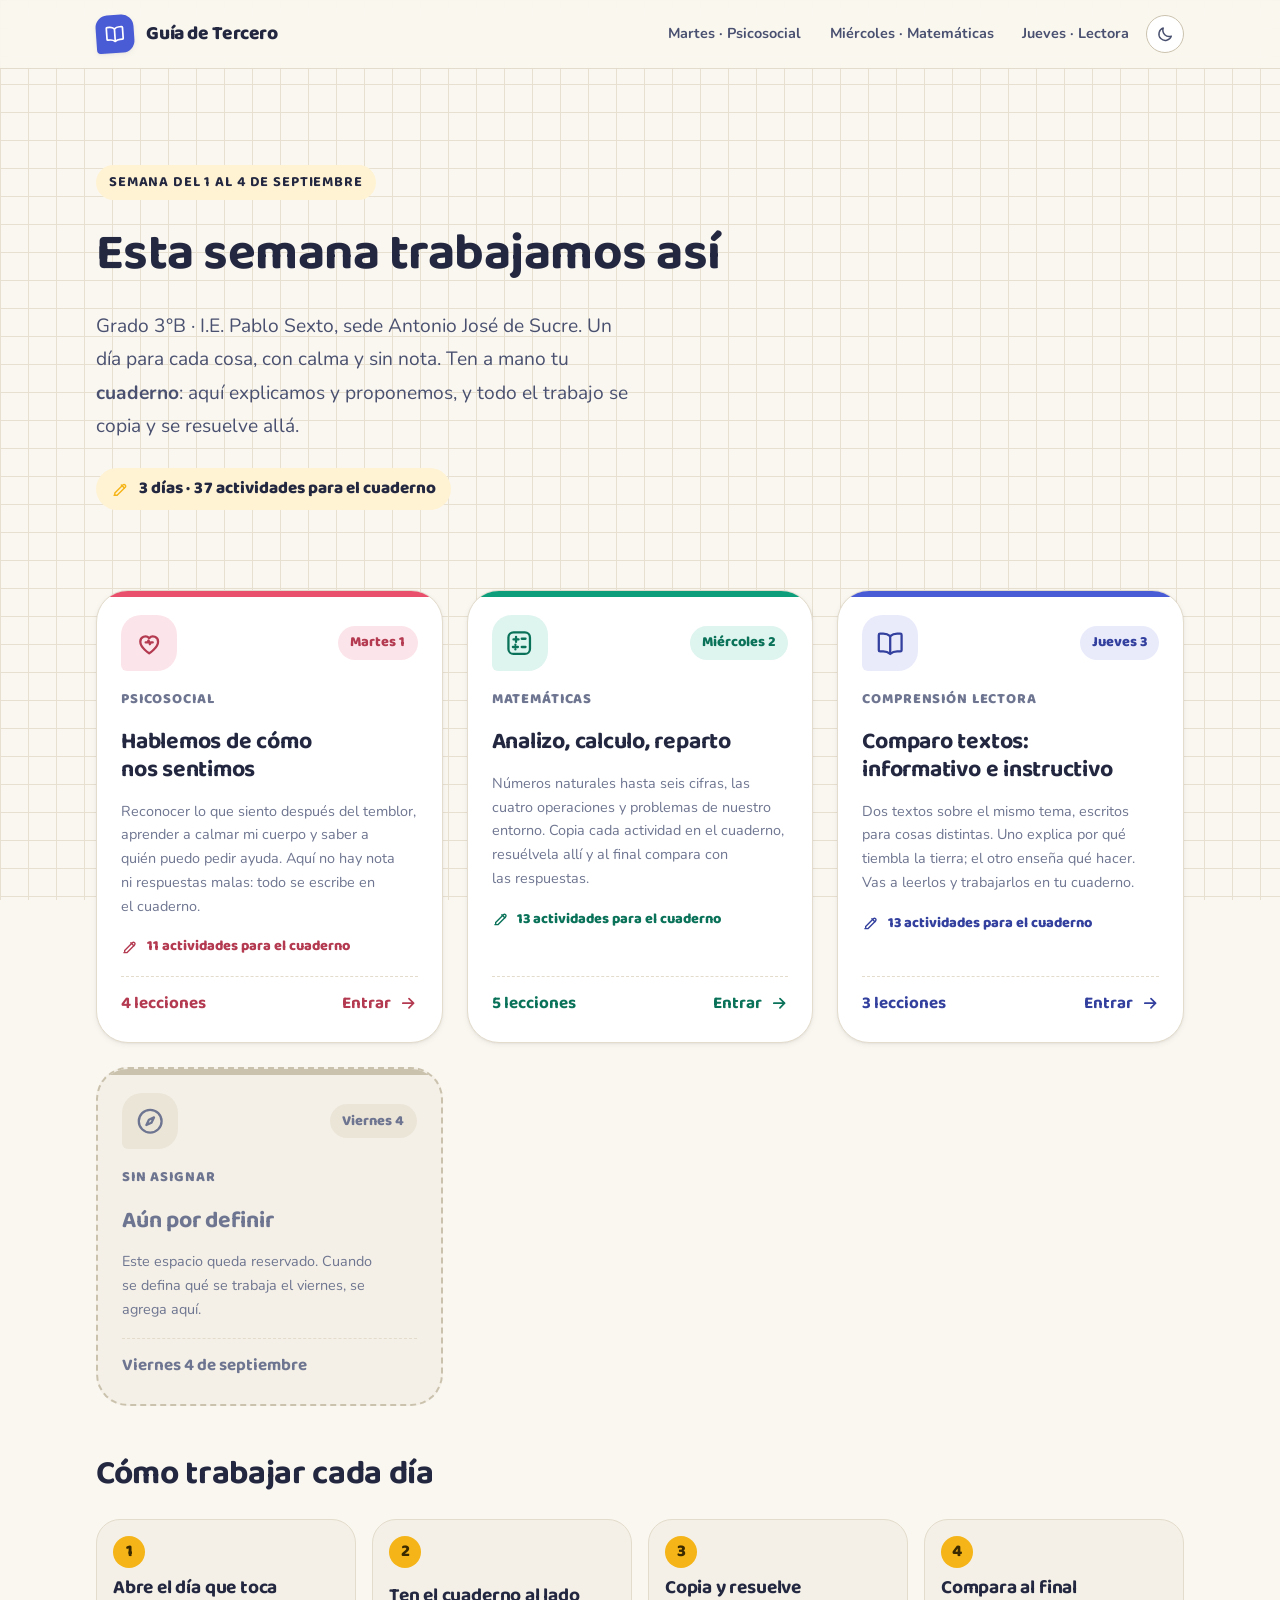
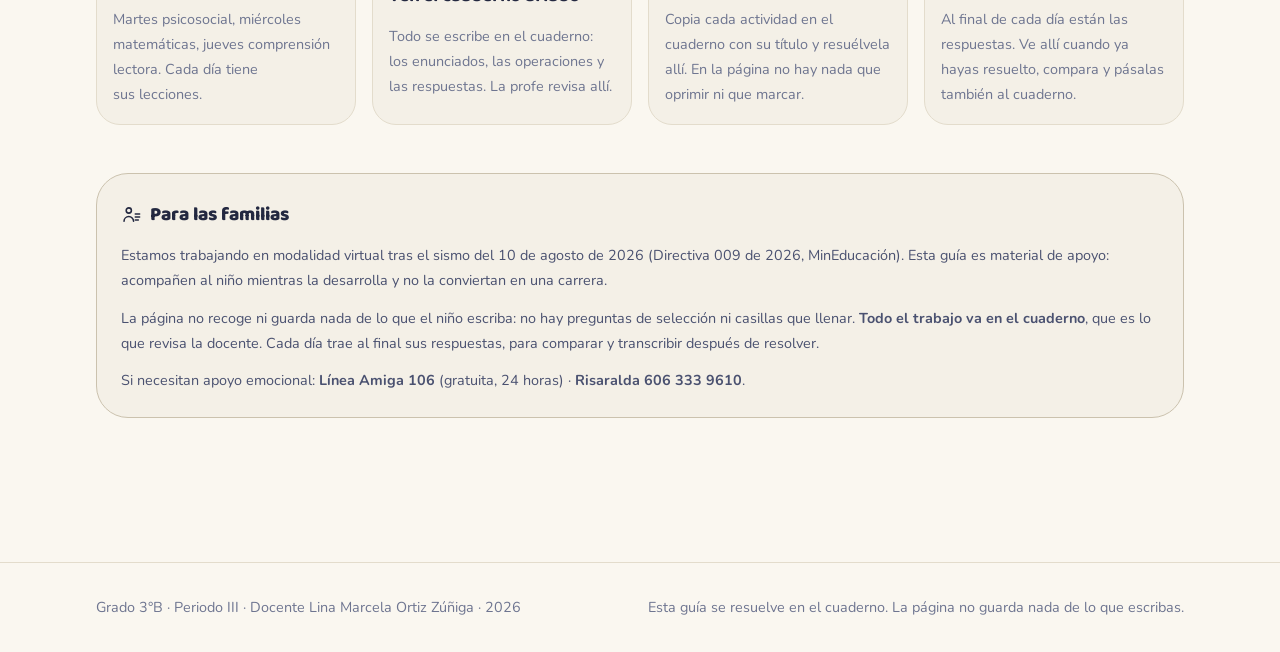
==== commit 866ab39c: "Pasa la guia a trabajo de cuaderno y quita lo interactivo Las 17 actividades que se respondian en pa" ====
--- a/index.html
+++ b/index.html
@@ -4,7 +4,7 @@
   <meta charset="utf-8">
   <meta name="viewport" content="width=device-width, initial-scale=1">
   <title>Guía de Tercero</title>
-  <meta name="description" content="Guía de trabajo para grado tercero, semana del 1 al 4 de septiembre de 2026: psicosocial, matemáticas y comprensión lectora.">
+  <meta name="description" content="Guía de trabajo para grado tercero, semana del 1 al 4 de septiembre de 2026: psicosocial, matemáticas y comprensión lectora. Todo se copia y se resuelve en el cuaderno.">
   <meta name="color-scheme" content="light dark">
 
   <link rel="preconnect" href="https://fonts.googleapis.com">
@@ -15,6 +15,7 @@
   <link rel="stylesheet" href="assets/css/base.css">
   <link rel="stylesheet" href="assets/css/components.css">
   <link rel="stylesheet" href="assets/css/blocks.css">
+  <link rel="stylesheet" href="assets/css/print.css" media="print">
 
   <link rel="icon" href="data:image/svg+xml,<svg xmlns='http://www.w3.org/2000/svg' viewBox='0 0 100 100'><text y='.9em' font-size='90'>📘</text></svg>">
 </head>
@@ -51,11 +52,10 @@
         <p class="hero__lead">
           Grado 3°B · I.E. Pablo Sexto, sede Antonio José de Sucre. Un día para cada cosa,
           con calma y sin nota. Ten a mano tu <strong>cuaderno</strong>: aquí explicamos y
-          practicamos, y lo que hay que escribir va allá.
+          proponemos, y todo el trabajo se copia y se resuelve allá.
         </p>
         <div class="row">
-          <span class="score-pill" data-summary aria-live="polite"></span>
-          <button class="btn btn--quiet btn--sm" type="button" data-reset-all>Borrar mi avance</button>
+          <span class="score-pill" data-summary></span>
         </div>
       </section>
 
@@ -75,17 +75,17 @@
           <article class="how__item">
             <span class="how__step" aria-hidden="true">2</span>
             <h3>Ten el cuaderno al lado</h3>
-            <p>Las respuestas largas y las operaciones se escriben en el cuaderno. La profe las revisa allí.</p>
+            <p>Todo se escribe en el cuaderno: los enunciados, las operaciones y las respuestas. La profe revisa allí.</p>
           </article>
           <article class="how__item">
             <span class="how__step" aria-hidden="true">3</span>
-            <h3>Practica aquí</h3>
-            <p>Los ejercicios de matemáticas y las preguntas del texto se revisan solos. Puedes intentarlo otra vez sin problema.</p>
+            <h3>Copia y resuelve</h3>
+            <p>Copia cada actividad en el cuaderno con su título y resuélvela allí. En la página no hay nada que oprimir ni que marcar.</p>
           </article>
           <article class="how__item">
             <span class="how__step" aria-hidden="true">4</span>
-            <h3>Ve a tu ritmo</h3>
-            <p>No hay nota ni tiempo límite. Si algo te cuesta o te incomoda, para y cuéntale a un adulto de tu casa.</p>
+            <h3>Compara al final</h3>
+            <p>Al final de cada día están las respuestas. Ve allí cuando ya hayas resuelto, compara y pásalas también al cuaderno.</p>
           </article>
         </div>
       </section>
@@ -101,8 +101,9 @@
           mientras la desarrolla y no la conviertan en una carrera.
         </p>
         <p>
-          El avance que se ve en las barras se guarda únicamente en este dispositivo.
-          <strong>Lo que el niño escribe va en el cuaderno</strong>, que es lo que revisa la docente.
+          La página no recoge ni guarda nada de lo que el niño escriba: no hay preguntas de selección
+          ni casillas que llenar. <strong>Todo el trabajo va en el cuaderno</strong>, que es lo que revisa
+          la docente. Cada día trae al final sus respuestas, para comparar y transcribir después de resolver.
         </p>
         <p>
           Si necesitan apoyo emocional: <strong>Línea Amiga 106</strong> (gratuita, 24 horas) ·
@@ -116,12 +117,11 @@
   <footer class="site-footer">
     <div class="wrap site-footer__inner">
       <p>Grado 3°B · Periodo III · Docente Lina Marcela Ortiz Zúñiga · <span data-year></span></p>
-      <p>Tu avance se guarda solo en este navegador.</p>
+      <p>Esta guía se resuelve en el cuaderno. La página no guarda nada de lo que escribas.</p>
     </div>
   </footer>
 
   <script src="assets/js/core.js" defer></script>
-  <script src="assets/js/progress.js" defer></script>
   <script src="data/wellbeing.js" defer></script>
   <script src="data/math.js" defer></script>
   <script src="data/reading.js" defer></script>
--- a/assets/css/base.css
+++ b/assets/css/base.css
@@ -117,8 +117,6 @@
   margin-inline: auto;
 }
 
-.wrap--narrow { width: min(100% - 2.5rem, 46rem); }
-
 .stack {
   display: flex;
   flex-direction: column;
--- a/assets/css/components.css
+++ b/assets/css/components.css
@@ -51,20 +51,6 @@
 }
 
 .btn--ghost:hover { border-color: var(--area); color: var(--area-deep); }
-
-.btn--quiet {
-  background: transparent;
-  color: var(--ink-muted);
-  padding-inline: 0.6em;
-}
-
-.btn--quiet:hover { color: var(--area-deep); }
-
-.btn--star {
-  background: var(--star);
-  color: #3B2A00;
-  box-shadow: var(--shadow-md);
-}
 
 .btn--sm { font-size: var(--step--1); padding: 0.5em 1em; }
 
@@ -308,35 +294,6 @@
   white-space: nowrap;
 }
 
-/* --- Barra de progreso ---------------------------------------------------- */
-
-.progress { display: grid; gap: var(--sp-2); }
-
-.progress__meta {
-  display: flex;
-  justify-content: space-between;
-  gap: var(--sp-3);
-  font-size: var(--step--1);
-  font-weight: 700;
-  color: var(--ink-muted);
-  font-variant-numeric: tabular-nums;
-}
-
-.progress__track {
-  height: 0.7rem;
-  border-radius: var(--r-pill);
-  background: var(--surface-3);
-  overflow: hidden;
-}
-
-.progress__fill {
-  height: 100%;
-  width: 0;
-  border-radius: var(--r-pill);
-  background: var(--area);
-  transition: width 0.5s cubic-bezier(0.34, 1.2, 0.64, 1);
-}
-
 /* --- Bloque "como usar" --------------------------------------------------- */
 
 .how {
@@ -382,6 +339,30 @@
 
 .area-head__title { color: var(--ink); }
 .area-head__lead { color: var(--ink-soft); max-width: var(--measure); }
+
+.area-head__learning {
+  max-width: var(--measure);
+  padding: var(--sp-3) var(--sp-4);
+  border-inline-start: 3px solid var(--area-line);
+  border-radius: 0 var(--r-md) var(--r-md) 0;
+  background: var(--area-soft);
+  font-size: var(--step--1);
+  color: var(--ink-soft);
+}
+
+.area-head__count,
+.area-card__count {
+  display: inline-flex;
+  align-items: center;
+  gap: var(--sp-2);
+  font-family: var(--font-display);
+  font-size: var(--step--1);
+  font-weight: 800;
+  color: var(--area-deep);
+}
+
+.area-head__count svg,
+.area-card__count svg { flex: none; width: 1.1rem; height: 1.1rem; }
 
 /* --- Riel de unidades ------------------------------------------------------ */
 
@@ -434,9 +415,11 @@
   transition: background-color 0.14s ease, color 0.14s ease;
 }
 
-.unit-chip:hover { background: var(--surface-2); }
-
-.unit-chip[aria-selected="true"] {
+.unit-chip { text-decoration: none; }
+.unit-chip:hover { background: var(--surface-2); color: var(--area-deep); }
+
+.unit-chip:target,
+.unit-chip--answers {
   background: var(--area-soft);
   border-color: var(--area-line);
   color: var(--area-deep);
@@ -456,8 +439,9 @@
   font-variant-numeric: tabular-nums;
 }
 
-.unit-chip[aria-selected="true"] .unit-chip__num { background: var(--area); color: #fff; }
-.unit-chip.is-done .unit-chip__num { background: var(--ok); color: #fff; }
+.unit-chip:hover .unit-chip__num { background: var(--area); color: #fff; }
+.unit-chip--answers .unit-chip__num { background: var(--surface); color: var(--star); }
+.unit-chip--answers .unit-chip__num svg { width: 1rem; height: 1rem; }
 
 @media (max-width: 60rem) {
   .unit-rail {
@@ -470,7 +454,11 @@
   .unit-rail__title { display: none; }
 }
 
-/* --- Leccion --------------------------------------------------------------- */
+/* --- Unidad y leccion ------------------------------------------------------ */
+
+.unit {
+  scroll-margin-top: var(--sp-6);
+}
 
 .lesson {
   display: grid;
@@ -574,238 +562,6 @@
   font-variant-numeric: tabular-nums;
 }
 
-/* --- Actividades ------------------------------------------------------------ */
-
-.activity {
-  display: grid;
-  gap: var(--sp-4);
-  padding: var(--sp-5);
-  border: 1px solid var(--line);
-  border-radius: var(--r-lg);
-  background: var(--surface-2);
-}
-
-.activity__head {
-  display: flex;
-  align-items: baseline;
-  gap: var(--sp-3);
-  flex-wrap: wrap;
-}
-
-.activity__tag {
-  padding: 0.25em 0.7em;
-  border-radius: var(--r-pill);
-  background: var(--area);
-  color: #fff;
-  font-family: var(--font-display);
-  font-size: 0.78rem;
-  font-weight: 800;
-  letter-spacing: 0.05em;
-  text-transform: uppercase;
-}
-
-.activity__question {
-  font-family: var(--font-display);
-  font-size: var(--step-1);
-  font-weight: 700;
-}
-
-.options { display: grid; gap: var(--sp-3); }
-
-.options--grid { grid-template-columns: repeat(auto-fit, minmax(12rem, 1fr)); }
-
-.option {
-  display: flex;
-  align-items: center;
-  gap: var(--sp-3);
-  width: 100%;
-  padding: var(--sp-3) var(--sp-4);
-  border: 2px solid var(--line-strong);
-  border-radius: var(--r-md);
-  background: var(--surface);
-  text-align: start;
-  font-weight: 600;
-  transition: transform 0.12s ease, border-color 0.14s ease, background-color 0.14s ease;
-}
-
-.option:hover:not([disabled]) { border-color: var(--area); transform: translateX(3px); }
-
-.option__key {
-  display: grid;
-  place-items: center;
-  flex: none;
-  width: 1.9rem;
-  height: 1.9rem;
-  border-radius: var(--r-pill);
-  background: var(--surface-3);
-  font-family: var(--font-display);
-  font-weight: 800;
-}
-
-.option.is-correct {
-  border-color: var(--ok);
-  background: var(--ok-soft);
-}
-
-.option.is-correct .option__key { background: var(--ok); color: #fff; }
-
-.option.is-wrong {
-  border-color: var(--no);
-  background: var(--no-soft);
-}
-
-.option.is-wrong .option__key { background: var(--no); color: #fff; }
-
-.option[disabled] { cursor: default; }
-
-/* Unir parejas */
-.match {
-  display: grid;
-  gap: var(--sp-4);
-  grid-template-columns: repeat(2, minmax(0, 1fr));
-}
-
-.match__col { display: grid; gap: var(--sp-3); align-content: start; }
-
-.match__label {
-  font-family: var(--font-display);
-  font-size: var(--step--1);
-  font-weight: 800;
-  text-transform: uppercase;
-  letter-spacing: 0.06em;
-  color: var(--ink-muted);
-}
-
-.match__item {
-  padding: var(--sp-3);
-  border: 2px solid var(--line-strong);
-  border-radius: var(--r-md);
-  background: var(--surface);
-  text-align: start;
-  font-weight: 600;
-  transition: border-color 0.14s ease, background-color 0.14s ease;
-}
-
-.match__item.is-active { border-color: var(--area); background: var(--area-soft); }
-.match__item.is-paired { border-color: var(--ok); background: var(--ok-soft); cursor: default; }
-.match__item.is-wrong { border-color: var(--no); background: var(--no-soft); }
-
-/* Ordenar */
-.order { display: grid; gap: var(--sp-3); }
-
-.order__item {
-  display: flex;
-  align-items: center;
-  gap: var(--sp-3);
-  padding: var(--sp-3);
-  border: 2px solid var(--line-strong);
-  border-radius: var(--r-md);
-  background: var(--surface);
-  font-weight: 600;
-}
-
-.order__item.is-correct { border-color: var(--ok); background: var(--ok-soft); }
-.order__item.is-wrong  { border-color: var(--no); background: var(--no-soft); }
-
-.order__pos {
-  display: grid;
-  place-items: center;
-  flex: none;
-  width: 1.9rem;
-  height: 1.9rem;
-  border-radius: var(--r-pill);
-  background: var(--area-soft);
-  color: var(--area-deep);
-  font-family: var(--font-display);
-  font-weight: 800;
-  font-variant-numeric: tabular-nums;
-}
-
-.order__controls { display: flex; gap: var(--sp-1); margin-inline-start: auto; }
-
-.order__move {
-  display: grid;
-  place-items: center;
-  width: 2rem;
-  height: 2rem;
-  border: 1px solid var(--line-strong);
-  border-radius: var(--r-sm);
-  background: var(--surface);
-  color: var(--ink-soft);
-}
-
-.order__move:hover:not([disabled]) { color: var(--area-deep); border-color: var(--area); }
-.order__move[disabled] { opacity: 0.3; cursor: not-allowed; }
-.order__move svg { width: 1rem; height: 1rem; }
-
-/* Completar */
-.fill {
-  display: flex;
-  flex-wrap: wrap;
-  align-items: center;
-  gap: var(--sp-2);
-  font-size: var(--step-1);
-  line-height: 2.2;
-}
-
-.fill__blank {
-  min-width: 7ch;
-  padding: 0.15em 0.6em;
-  border: 0;
-  border-bottom: 3px solid var(--area);
-  border-radius: var(--r-sm) var(--r-sm) 0 0;
-  background: var(--area-soft);
-  color: var(--ink);
-  font-family: var(--font-display);
-  font-weight: 700;
-  text-align: center;
-}
-
-.fill__blank.is-correct { background: var(--ok-soft); border-bottom-color: var(--ok); }
-.fill__blank.is-wrong  { background: var(--no-soft);  border-bottom-color: var(--no); }
-
-/* Retroalimentacion */
-.feedback {
-  display: flex;
-  align-items: flex-start;
-  gap: var(--sp-3);
-  padding: var(--sp-3) var(--sp-4);
-  border-radius: var(--r-md);
-  font-weight: 600;
-  animation: pop 0.32s cubic-bezier(0.34, 1.4, 0.64, 1);
-}
-
-.feedback[hidden] { display: none; }
-.feedback--ok { background: var(--ok-soft); border: 1px solid var(--ok-line); color: var(--ink); }
-.feedback--no { background: var(--no-soft); border: 1px solid var(--no-line); color: var(--ink); }
-
-.feedback__icon {
-  display: grid;
-  place-items: center;
-  flex: none;
-  width: 1.7rem;
-  height: 1.7rem;
-  border-radius: var(--r-pill);
-  color: #fff;
-  font-weight: 800;
-}
-
-.feedback--ok .feedback__icon { background: var(--ok); }
-.feedback--no .feedback__icon { background: var(--no); }
-
-@keyframes pop {
-  from { opacity: 0; transform: translateY(6px) scale(0.97); }
-  to   { opacity: 1; transform: none; }
-}
-
-.activity__actions { display: flex; flex-wrap: wrap; gap: var(--sp-3); align-items: center; }
-
-/* --- Estrellas y logros ------------------------------------------------------ */
-
-.stars { display: inline-flex; gap: 0.2rem; }
-.stars svg { width: 1.1rem; height: 1.1rem; color: var(--line-strong); }
-.stars svg.is-on { color: var(--star); }
-
 .score-pill {
   display: inline-flex;
   align-items: center;
@@ -817,50 +573,6 @@
   font-family: var(--font-display);
   font-weight: 800;
   font-variant-numeric: tabular-nums;
-}
-
-/* --- Navegacion entre lecciones ----------------------------------------------- */
-
-.lesson-nav {
-  display: flex;
-  flex-wrap: wrap;
-  gap: var(--sp-3);
-  align-items: center;
-  justify-content: space-between;
-  padding-top: var(--sp-4);
-  border-top: 1px dashed var(--line);
-}
-
-/* --- Toast ---------------------------------------------------------------------- */
-
-.toast-area {
-  position: fixed;
-  inset-block-end: var(--sp-5);
-  inset-inline: 0;
-  z-index: 60;
-  display: grid;
-  justify-items: center;
-  gap: var(--sp-2);
-  pointer-events: none;
-}
-
-.toast {
-  display: flex;
-  align-items: center;
-  gap: var(--sp-3);
-  padding: var(--sp-3) var(--sp-5);
-  border-radius: var(--r-pill);
-  background: var(--ink);
-  color: var(--paper);
-  font-family: var(--font-display);
-  font-weight: 700;
-  box-shadow: var(--shadow-lg);
-  animation: rise 0.3s cubic-bezier(0.34, 1.4, 0.64, 1);
-}
-
-@keyframes rise {
-  from { opacity: 0; transform: translateY(14px); }
-  to   { opacity: 1; transform: none; }
 }
 
 /* --- Pie ------------------------------------------------------------------------ */
@@ -1006,88 +718,6 @@
   background: var(--line-strong);
 }
 
-/* --- Reflexión (nunca se califica) ------------------------------------------------- */
-
-.reflect {
-  display: grid;
-  gap: var(--sp-3);
-  padding: var(--sp-5);
-  border: 2px dashed var(--area-line);
-  border-radius: var(--r-lg);
-  background: var(--surface);
-}
-
-.reflect__tag {
-  display: inline-flex;
-  align-items: center;
-  gap: var(--sp-2);
-  font-family: var(--font-display);
-  font-size: var(--step--1);
-  font-weight: 800;
-  letter-spacing: 0.06em;
-  text-transform: uppercase;
-  color: var(--area-deep);
-}
-
-.reflect__tag svg { flex: none; width: 1.1rem; height: 1.1rem; }
-
-.reflect__question {
-  font-family: var(--font-display);
-  font-size: var(--step-1);
-  font-weight: 700;
-}
-
-.reflect__help { font-size: var(--step--1); color: var(--ink-muted); }
-
-.reflect__input {
-  width: 100%;
-  padding: var(--sp-3);
-  border: 2px solid var(--line-strong);
-  border-radius: var(--r-md);
-  background: var(--surface-2);
-  color: var(--ink);
-  font-family: var(--font-body);
-  font-size: var(--step-0);
-  line-height: 1.6;
-  resize: vertical;
-}
-
-.reflect__input:focus-visible { border-color: var(--area); }
-
-.reflect__status { font-size: var(--step--1); font-weight: 700; }
-.reflect__status.is-saved { color: var(--ok); }
-.reflect__status.is-pending { color: var(--ink-muted); }
-
-.reflect__note { font-size: var(--step--1); color: var(--ink-muted); font-style: italic; }
-
-/* --- Ronda de práctica -------------------------------------------------------------- */
-
-.practice {
-  display: grid;
-  gap: var(--sp-3);
-  grid-template-columns: repeat(auto-fit, minmax(13rem, 1fr));
-}
-
-.practice__row {
-  display: flex;
-  align-items: center;
-  gap: var(--sp-3);
-  padding: var(--sp-2) var(--sp-3);
-  border: 1px solid var(--line);
-  border-radius: var(--r-md);
-  background: var(--surface);
-}
-
-.practice__text {
-  font-family: var(--font-display);
-  font-size: var(--step-1);
-  font-weight: 700;
-  font-variant-numeric: tabular-nums;
-  white-space: nowrap;
-}
-
-.practice .fill__blank { flex: 1; min-width: 4rem; }
-
 /* --- Fuente de un texto de lectura --------------------------------------------------- */
 
 .reading-text__source {
--- a/assets/css/blocks.css
+++ b/assets/css/blocks.css
@@ -136,85 +136,127 @@
   font-weight: 800;
 }
 
-.notebook__status { font-size: var(--step--1); font-weight: 700; color: var(--ink-muted); }
-.notebook__status.is-done { color: var(--ok); }
-
-.notebook__key {
-  padding: var(--sp-4);
-  border-radius: var(--r-md);
+/* Los items sin numerar (frases sueltas, palabras, dias) llevan vineta. */
+.notebook__items--plain li { padding-inline-start: 1.4rem; }
+
+.notebook__items--plain li::before {
+  counter-increment: none;
+  content: "";
+  top: 0.68em;
+  width: 0.45rem;
+  height: 0.45rem;
+  background: var(--area);
+}
+
+.notebook__note {
+  font-size: var(--step--1);
+  color: var(--ink-muted);
+  font-style: italic;
+}
+
+.notebook__pointer { font-size: var(--step--1); }
+
+.notebook__pointer a {
+  display: inline-flex;
+  align-items: center;
+  gap: var(--sp-2);
+  font-weight: 700;
+  color: var(--area-deep);
+}
+
+.notebook__pointer a::after { content: "↓"; }
+
+/* --- Solucionario del final ---------------------------------------------- */
+
+.answers {
+  display: grid;
+  gap: var(--sp-5);
+  padding: var(--sp-6);
+  border-radius: var(--r-lg);
+  border: 1px solid var(--line);
   background: var(--surface-2);
-  border: 1px solid var(--line);
-  font-size: var(--step--1);
-  color: var(--ink-soft);
-}
-
-.notebook__key-title {
-  font-family: var(--font-display);
-  font-weight: 800;
-  margin-bottom: var(--sp-2);
-  color: var(--ink);
-}
-
-.notebook__key ul { display: grid; gap: var(--sp-2); }
-
-.notebook__key li {
+  scroll-margin-top: var(--sp-6);
+}
+
+.answers__title {
+  display: flex;
+  align-items: center;
+  gap: var(--sp-3);
+  font-size: var(--step-3);
+  color: var(--area-deep);
+}
+
+.answers__title svg { flex: none; width: 1.6rem; height: 1.6rem; color: var(--star); }
+.answers__lead { color: var(--ink-soft); max-width: var(--measure); }
+
+.answers__item {
+  display: grid;
+  gap: var(--sp-2);
+  padding-top: var(--sp-4);
+  border-top: 1px solid var(--line);
+}
+
+.answers__kicker {
+  font-family: var(--font-display);
+  font-size: var(--step--1);
+  font-weight: 800;
+  letter-spacing: 0.06em;
+  text-transform: uppercase;
+  color: var(--ink-muted);
+}
+
+.answers__name { font-size: var(--step-1); }
+.answers__name a { color: var(--ink); text-decoration: none; }
+.answers__name a:hover { color: var(--area-deep); text-decoration: underline; }
+
+.answers__list {
+  display: grid;
+  gap: var(--sp-2);
+  counter-reset: answer;
+}
+
+.answers__list li {
   position: relative;
-  padding-inline-start: 1.2rem;
-}
-
-.notebook__key li::before {
+  padding-inline-start: 2.1rem;
+  line-height: 1.8;
+}
+
+ol.answers__list li::before {
+  counter-increment: answer;
+  content: counter(answer);
+  position: absolute;
+  inset-inline-start: 0;
+  top: 0.15em;
+  display: grid;
+  place-items: center;
+  width: 1.5rem;
+  height: 1.5rem;
+  border-radius: var(--r-pill);
+  background: var(--ok-soft);
+  color: var(--ok);
+  font-family: var(--font-display);
+  font-size: 0.82rem;
+  font-weight: 800;
+}
+
+ul.answers__list li { padding-inline-start: 1.4rem; }
+
+ul.answers__list li::before {
   content: "";
   position: absolute;
   inset-inline-start: 0.2rem;
-  top: 0.65em;
-  width: 0.4rem;
-  height: 0.4rem;
-  border-radius: var(--r-pill);
-  background: var(--line-strong);
-}
-
-/* --- Checklist ----------------------------------------------------------- */
-
-.checklist {
-  display: grid;
-  gap: var(--sp-3);
-  padding: var(--sp-5);
-  border: 1px solid var(--line);
-  border-radius: var(--r-lg);
-  background: var(--surface-2);
-}
-
-.checklist__title { font-size: var(--step-1); }
-.checklist__intro { font-size: var(--step--1); color: var(--ink-soft); }
-
-.checklist__items {
-  display: grid;
-  gap: var(--sp-2);
-  grid-template-columns: repeat(auto-fit, minmax(9rem, 1fr));
-}
-
-.checklist__item {
-  display: flex;
-  align-items: center;
-  gap: var(--sp-3);
-  padding: var(--sp-3);
-  border: 2px solid var(--line-strong);
-  border-radius: var(--r-md);
-  background: var(--surface);
-  font-weight: 700;
-  cursor: pointer;
-  transition: border-color 0.14s ease, background-color 0.14s ease;
-}
-
-.checklist__item input {
-  width: 1.25rem;
-  height: 1.25rem;
-  accent-color: var(--area);
-  flex: none;
-}
-
-.checklist__item.is-checked { border-color: var(--area); background: var(--area-soft); }
-.checklist__note { font-size: var(--step--1); color: var(--ink-muted); font-style: italic; }
+  top: 0.68em;
+  width: 0.45rem;
+  height: 0.45rem;
+  border-radius: var(--r-pill);
+  background: var(--ok);
+}
+
+.answers__note {
+  font-size: var(--step--1);
+  color: var(--ink-muted);
+  font-style: italic;
+}
 
 /* --- Respiración cuadrada ------------------------------------------------ */
 
@@ -271,173 +313,6 @@
 .breathing__hint { color: var(--ink-soft); }
 .breathing__note { font-size: var(--step--1); color: var(--ink-muted); }
 .breathing.is-running .breathing__dot { filter: drop-shadow(0 0 6px var(--area)); }
-
-/* --- Termómetro de ánimo ------------------------------------------------- */
-
-.mood { display: grid; gap: var(--sp-4); }
-
-.mood__scale {
-  display: grid;
-  gap: var(--sp-2);
-  grid-template-columns: repeat(auto-fit, minmax(9.5rem, 1fr));
-}
-
-.mood__option {
-  display: flex;
-  align-items: center;
-  gap: var(--sp-3);
-  padding: var(--sp-3);
-  border: 2px solid var(--line-strong);
-  border-radius: var(--r-md);
-  background: var(--surface);
-  text-align: start;
-  font-weight: 600;
-  transition: border-color 0.14s ease, background-color 0.14s ease;
-}
-
-.mood__option:hover { border-color: var(--area); }
-.mood__option.is-chosen { border-color: var(--area); background: var(--area-soft); }
-
-.mood__level {
-  display: grid;
-  place-items: center;
-  flex: none;
-  width: 1.9rem;
-  height: 1.9rem;
-  border-radius: var(--r-pill);
-  background: var(--area-soft);
-  color: var(--area-deep);
-  font-family: var(--font-display);
-  font-weight: 800;
-}
-
-.mood__option.is-chosen .mood__level { background: var(--area); color: var(--surface); }
-
-.mood__history { display: grid; gap: var(--sp-2); }
-
-.mood__history-title {
-  font-size: var(--step--1);
-  font-weight: 700;
-  color: var(--ink-muted);
-}
-
-.mood__strip { display: flex; gap: var(--sp-2); flex-wrap: wrap; }
-
-.mood__dot {
-  width: 1.4rem;
-  height: 1.4rem;
-  border-radius: var(--r-sm);
-  background: var(--area);
-}
-
-/* --- Clasificar en contenedores ------------------------------------------ */
-
-.classify { display: grid; gap: var(--sp-4); }
-
-.classify__label {
-  font-family: var(--font-display);
-  font-size: var(--step--1);
-  font-weight: 800;
-  text-transform: uppercase;
-  letter-spacing: 0.06em;
-  color: var(--ink-muted);
-}
-
-.classify__pool {
-  display: flex;
-  flex-wrap: wrap;
-  gap: var(--sp-2);
-  align-items: center;
-  padding: var(--sp-3);
-  border: 2px dashed var(--line-strong);
-  border-radius: var(--r-lg);
-  background: var(--surface);
-  min-height: 4rem;
-}
-
-.classify__pool .classify__label { width: 100%; }
-
-.classify__card {
-  padding: var(--sp-2) var(--sp-3);
-  border: 2px solid var(--line-strong);
-  border-radius: var(--r-pill);
-  background: var(--surface-2);
-  font-weight: 600;
-  font-size: var(--step--1);
-  transition: transform 0.12s ease, border-color 0.14s ease, background-color 0.14s ease;
-}
-
-.classify__card:hover:not([disabled]) { border-color: var(--area); transform: translateY(-2px); }
-.classify__card.is-active { border-color: var(--area); background: var(--area-soft); }
-.classify__card.is-placed { border-color: var(--area-line); background: var(--area-soft); cursor: default; }
-.classify__card.is-thinking { border-color: var(--star); background: var(--star-soft); }
-
-.classify__zones {
-  display: grid;
-  gap: var(--sp-3);
-  grid-template-columns: repeat(auto-fit, minmax(13rem, 1fr));
-}
-
-.classify__zone {
-  display: grid;
-  gap: var(--sp-3);
-  align-content: start;
-  padding: var(--sp-4);
-  border: 2px solid var(--line-strong);
-  border-radius: var(--r-lg);
-  background: var(--surface);
-  cursor: pointer;
-  min-height: 8rem;
-  transition: border-color 0.14s ease;
-}
-
-.classify__zone:hover { border-color: var(--area); }
-.classify__zone--yes { border-color: var(--ok-line); background: var(--ok-soft); }
-.classify__zone--neutral { border-color: var(--line-strong); background: var(--surface-2); }
-
-.classify__zone-title {
-  font-family: var(--font-display);
-  font-size: var(--step--1);
-  font-weight: 800;
-  text-transform: uppercase;
-  letter-spacing: 0.04em;
-  color: var(--ink-soft);
-}
-
-.classify__drop { display: flex; flex-wrap: wrap; gap: var(--sp-2); align-content: start; }
-
-/* --- División con cociente y residuo ------------------------------------- */
-
-.division { display: grid; gap: var(--sp-3); }
-
-.division__row {
-  display: flex;
-  flex-wrap: wrap;
-  align-items: center;
-  gap: var(--sp-3);
-  padding: var(--sp-3) var(--sp-4);
-  border: 1px solid var(--line);
-  border-radius: var(--r-md);
-  background: var(--surface);
-}
-
-.division__text {
-  font-family: var(--font-display);
-  font-size: var(--step-1);
-  font-weight: 700;
-  font-variant-numeric: tabular-nums;
-  min-width: 9rem;
-}
-
-.division__field { display: inline-flex; align-items: center; gap: var(--sp-2); }
-
-.division__caption {
-  font-size: var(--step--1);
-  font-weight: 700;
-  color: var(--ink-muted);
-}
-
-.division .fill__blank { min-width: 5rem; }
 
 /* --- Procedimiento desplegable ------------------------------------------- */
 
@@ -649,17 +524,6 @@
   color: var(--area-deep);
 }
 
-/* --- Retroalimentación neutra (secciones que no califican) ---------------- */
-
-.feedback--soft {
-  background: var(--area-soft);
-  border: 1px solid var(--area-line);
-  color: var(--ink);
-}
-
-.feedback--soft .feedback__icon { background: var(--area); }
-.activity--soft .activity__tag { background: var(--area-deep); }
-
 /* --- Navegación: día completo en pantalla ancha, solo el área en angosta --- */
 
 .site-nav__short { display: none; }
@@ -668,76 +532,6 @@
   .site-nav__long { display: none; }
   .site-nav__short { display: inline; }
 }
-
-/* --- Lista de ejercicios de respuesta corta ------------------------------- */
-
-.numeric { display: grid; gap: var(--sp-3); }
-
-.numeric__row {
-  display: flex;
-  flex-wrap: wrap;
-  align-items: center;
-  gap: var(--sp-3);
-  padding: var(--sp-3) var(--sp-4);
-  border: 1px solid var(--line);
-  border-radius: var(--r-md);
-  background: var(--surface);
-}
-
-/* En columna, flex-wrap: wrap crearia una segunda COLUMNA y empujaria el
-   contenido hacia el lado. Por eso aqui se desactiva el ajuste. */
-.numeric--stacked .numeric__row {
-  flex-direction: column;
-  flex-wrap: nowrap;
-  align-items: flex-start;
-}
-
-.numeric__text {
-  display: flex;
-  align-items: baseline;
-  gap: var(--sp-3);
-  flex: 1 1 12rem;
-  font-variant-numeric: tabular-nums;
-  line-height: 1.7;
-}
-
-.numeric--stacked .numeric__text { flex: 1 1 100%; }
-
-.numeric__num {
-  display: grid;
-  place-items: center;
-  flex: none;
-  width: 1.6rem;
-  height: 1.6rem;
-  border-radius: var(--r-pill);
-  background: var(--area-soft);
-  color: var(--area-deep);
-  font-family: var(--font-display);
-  font-size: 0.8rem;
-  font-weight: 800;
-}
-
-.numeric__answer { display: inline-flex; align-items: center; gap: var(--sp-2); }
-.numeric__answer .fill__blank { min-width: 6rem; }
-.numeric__unit { font-size: var(--step--1); color: var(--ink-muted); font-weight: 700; }
-.numeric__options { display: inline-flex; gap: var(--sp-2); }
-
-.numeric__option {
-  min-width: 3rem;
-  padding: 0.35em 0.8em;
-  border: 2px solid var(--line-strong);
-  border-radius: var(--r-md);
-  background: var(--surface-2);
-  font-family: var(--font-display);
-  font-size: var(--step-1);
-  font-weight: 800;
-  transition: border-color 0.14s ease, background-color 0.14s ease;
-}
-
-.numeric__option:hover:not([disabled]) { border-color: var(--area); }
-.numeric__option.is-chosen { border-color: var(--area); background: var(--area-soft); }
-.numeric__option.is-correct { border-color: var(--ok); background: var(--ok-soft); }
-.numeric__option.is-wrong { border-color: var(--no); background: var(--no-soft); }
 
 /* --- Tarjeta de día en la agenda de la portada ---------------------------- */
 
@@ -783,27 +577,3 @@
 .area-card--pending .area-card__title { color: var(--ink-muted); }
 .area-card--pending .area-card__foot { color: var(--ink-muted); }
 
-/* --- Regla general: ningun campo puede empujar el ancho de la pagina ------ */
-
-/* Los input tienen un ancho intrinseco propio (atributo size). Dentro de un
-   flex o un grid eso impide que el contenedor se encoja y termina
-   desbordando la pagina en pantallas angostas. */
-.fill__blank {
-  max-width: 100%;
-  min-width: 0;
-}
-
-.numeric__row,
-.numeric__text,
-.division__row,
-.practice__row { min-width: 0; }
-
-.numeric__answer {
-  flex-wrap: wrap;
-  min-width: 0;
-  max-width: 100%;
-}
-
-.numeric__answer .fill__blank { min-width: 4.5rem; max-width: 9rem; }
-.division .fill__blank { min-width: 4rem; max-width: 7rem; }
-.practice .fill__blank { min-width: 3.5rem; }
--- a/assets/css/print.css
+++ b/assets/css/print.css
@@ -0,0 +1,203 @@
+/* ==========================================================================
+   print.css — Version imprimible de la guia.
+   Se carga con media="print", asi que no afecta lo que se ve en pantalla.
+
+   Como toda la guia se resuelve en el cuaderno, imprimirla es una manera
+   valida de trabajarla: sirve para quien no tiene conexion estable en casa.
+   Esta hoja hace cuatro cosas: obliga a la paleta clara (si no, quien tiene
+   el tema oscuro imprime paginas negras), quita la navegacion y todo lo que
+   solo sirve en pantalla, abre los bloques desplegables para que el
+   procedimiento quede visible en el papel, y evita que una consigna se parta
+   entre dos hojas.
+   ========================================================================== */
+
+@page {
+  margin: 1.6cm 1.4cm;
+}
+
+/* --- Paleta de impresion -------------------------------------------------- */
+
+/* En tokens.css el tema oscuro se declara con `:root:not([data-theme="light"])`
+   y con `:root[data-theme="dark"]`, que pesan mas que un `:root` a secas. Se
+   repite `:root` para igualar y superar esa especificidad: si no, quien tenga
+   el tema oscuro imprime texto claro sobre papel blanco. */
+:root:root,
+:root:root[data-theme="dark"],
+:root:root[data-theme="light"] {
+  color-scheme: light;
+
+  --paper:        #FFFFFF;
+  --paper-grid:   #FFFFFF;
+  --surface:      #FFFFFF;
+  --surface-2:    #FFFFFF;
+  --surface-3:    #FFFFFF;
+  --ink:          #000000;
+  --ink-soft:     #1A1A1A;
+  --ink-muted:    #444444;
+  --line:         #999999;
+  --line-strong:  #666666;
+
+  --reading:        #000000;
+  --reading-deep:   #000000;
+  --reading-soft:   #FFFFFF;
+  --reading-line:   #666666;
+
+  --math:           #000000;
+  --math-deep:      #000000;
+  --math-soft:      #FFFFFF;
+  --math-line:      #666666;
+
+  --wellbeing:      #000000;
+  --wellbeing-deep: #000000;
+  --wellbeing-soft: #FFFFFF;
+  --wellbeing-line: #666666;
+
+  --star:      #666666;
+  --star-soft: #FFFFFF;
+  --ok:        #000000;
+  --ok-soft:   #FFFFFF;
+  --ok-line:   #666666;
+  --no:        #000000;
+  --no-soft:   #FFFFFF;
+  --no-line:   #666666;
+
+  --shadow-sm: none;
+  --shadow-md: none;
+  --shadow-lg: none;
+}
+
+html,
+body {
+  background: #fff;
+  color: #000;
+  font-size: 11pt;
+}
+
+/* El fondo de la pagina es una cuadricula decorativa: en papel sobra. */
+body::before,
+body::after {
+  display: none !important;
+}
+
+/* --- Lo que no se imprime -------------------------------------------------- */
+
+.site-header,
+.site-footer,
+.unit-rail,
+.text-toggle,
+.text-panel,
+.skip-link,
+.theme-toggle,
+.breathing,
+.notice .row,
+.notebook__pointer,
+.area-card__cta,
+.notice__title svg,
+.help__title svg,
+.callout__title svg,
+.answers__title svg,
+.notebook__tag svg,
+.area-head__count svg {
+  display: none !important;
+}
+
+/* --- Ancho completo de la hoja --------------------------------------------- */
+
+.page { padding: 0; }
+.wrap { max-width: none; padding: 0; }
+.area-layout { display: block; }
+.stack--loose { gap: 0; }
+
+/* --- Recuadros: solo contorno, sin relleno --------------------------------- */
+
+.area-head,
+.lesson,
+.lesson__goal,
+.notebook,
+.answers,
+.callout,
+.example,
+.reading-text,
+.help,
+.notice,
+.steps,
+.adult,
+.data-table__grid {
+  box-shadow: none !important;
+  background: #fff !important;
+  color: #000 !important;
+}
+
+.area-head,
+.lesson,
+.callout,
+.example,
+.help,
+.notice,
+.answers {
+  border: 1pt solid #999;
+  border-radius: 6pt;
+}
+
+.notebook {
+  border: 1.5pt dashed #555;
+  border-radius: 6pt;
+}
+
+.lesson__goal {
+  border: 0;
+  border-inline-start: 3pt solid #666;
+  border-radius: 0;
+}
+
+.area-head__learning {
+  background: #fff !important;
+  border-inline-start: 3pt solid #666;
+}
+
+/* Los desplegables se imprimen abiertos: en papel no hay donde hacer clic. */
+details > *:not(summary) { display: block !important; }
+.steps__summary::after,
+.adult__summary::after { content: ""; }
+
+/* --- Cortes de pagina ------------------------------------------------------ */
+
+/* Nada de lo que se copia al cuaderno debe partirse entre dos hojas. */
+.notebook,
+.answers__item,
+.callout,
+.example,
+.figure,
+.data-table,
+.lesson__head {
+  break-inside: avoid;
+  page-break-inside: avoid;
+}
+
+.unit,
+.answers {
+  break-before: page;
+  page-break-before: always;
+}
+
+.unit:first-child {
+  break-before: auto;
+  page-break-before: auto;
+}
+
+h1, h2, h3, h4 {
+  break-after: avoid;
+  page-break-after: avoid;
+}
+
+/* --- Enlaces --------------------------------------------------------------- */
+
+/* En papel no se pueden abrir: se imprime la dirección al lado. */
+.links__link::after {
+  content: " (" attr(href) ")";
+  font-size: 9pt;
+  font-weight: 400;
+  word-break: break-all;
+}
+
+.links__link svg { display: none; }
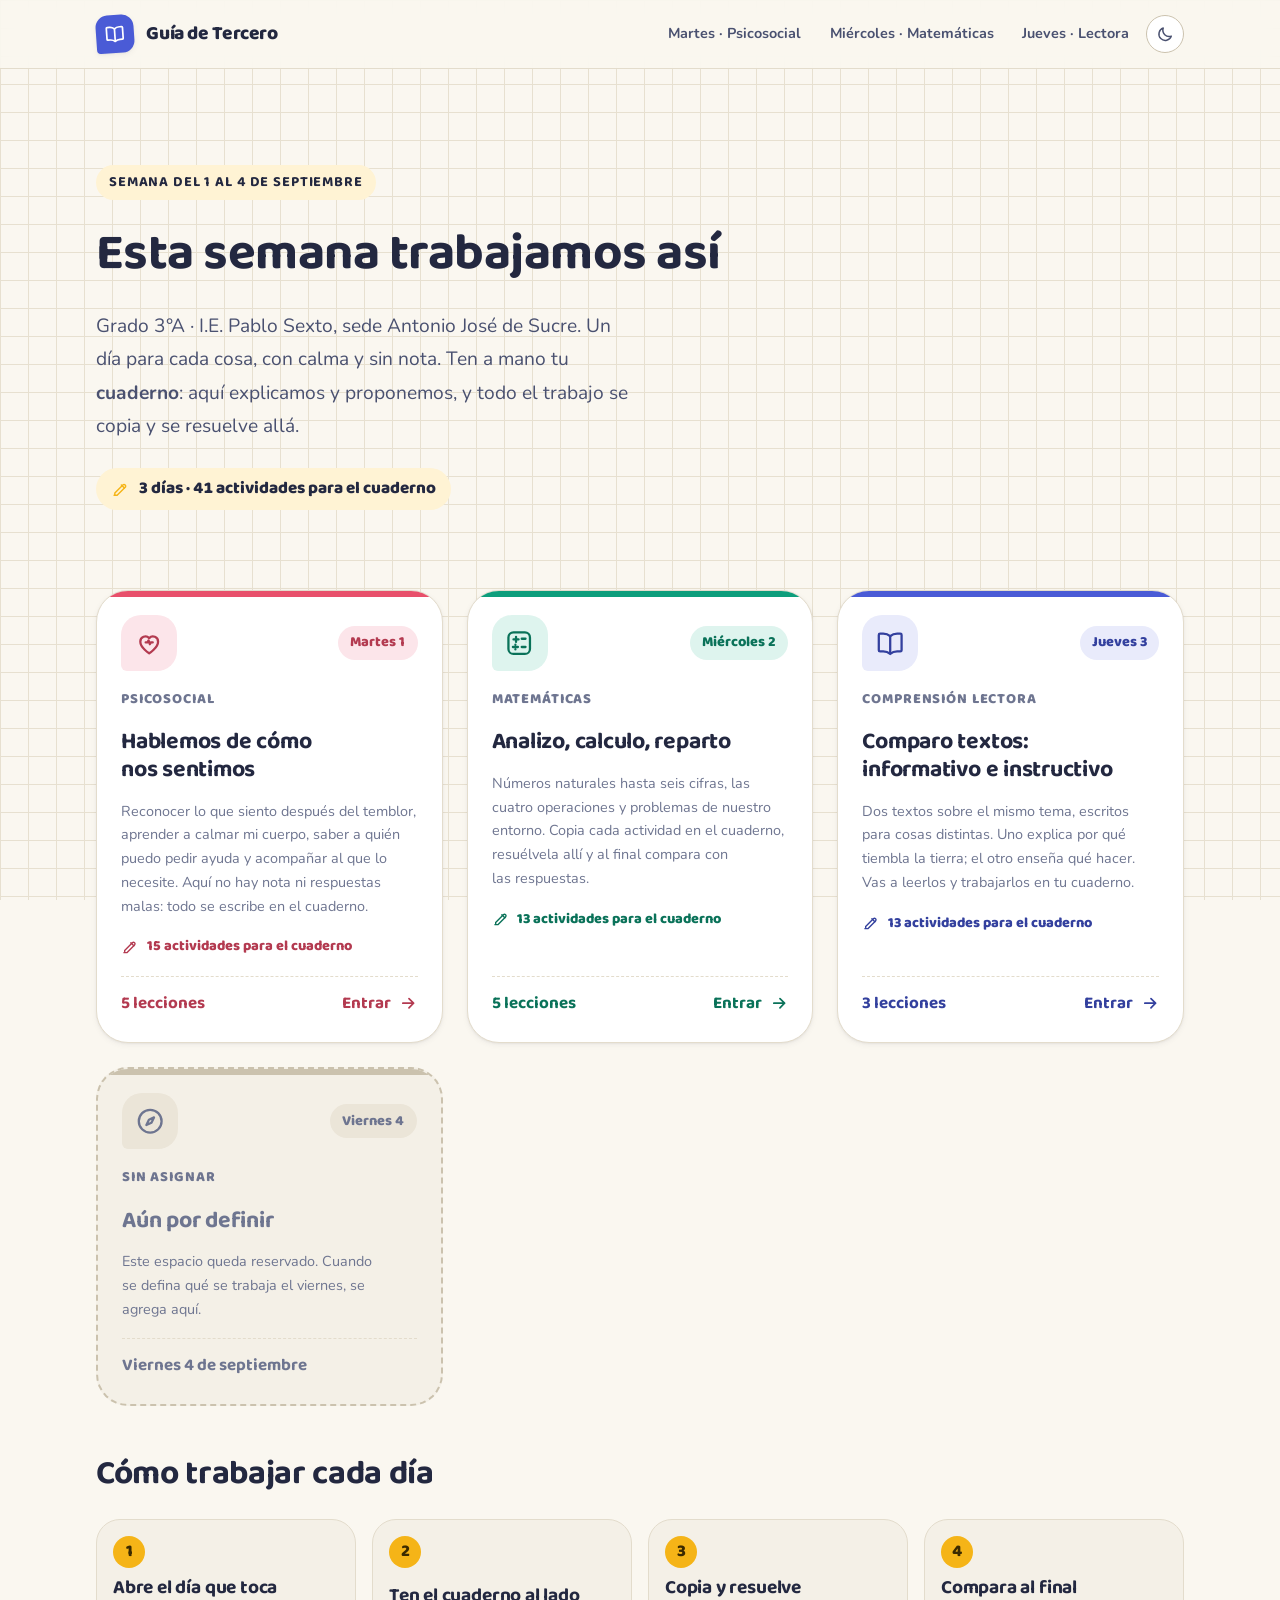
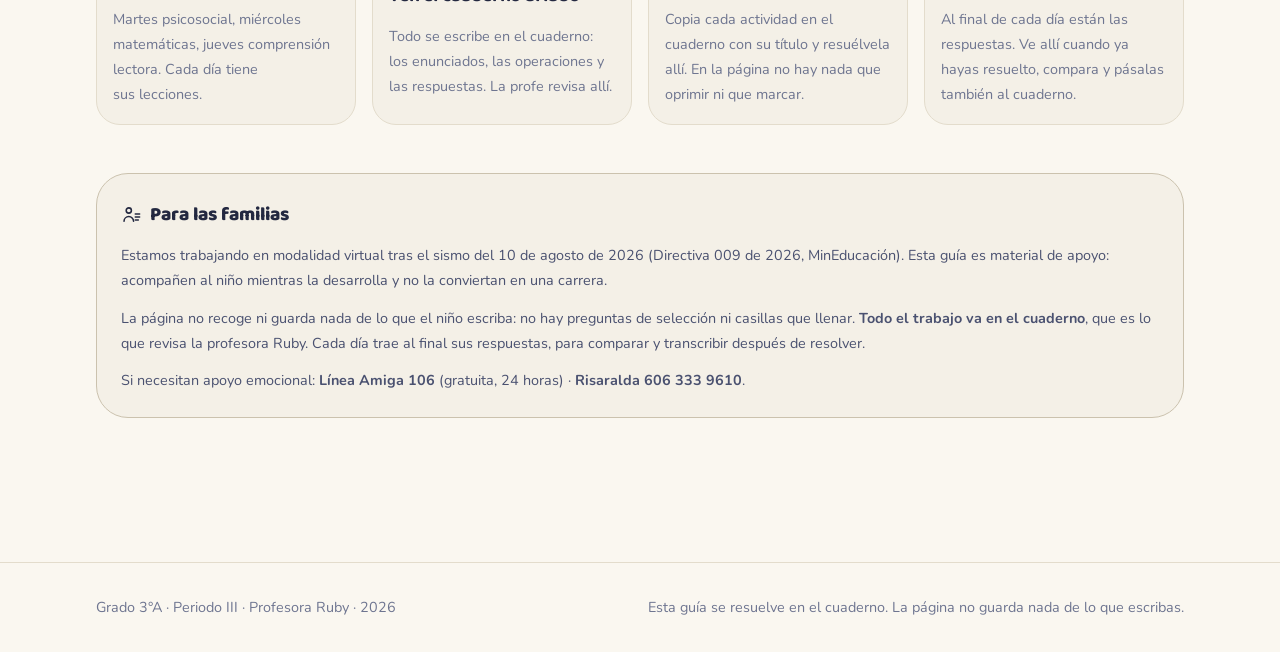
==== commit 6bd5ea5e: "Corrige el grado a 3A, la docente a profesora Ruby e integra el taller El grupo es 3°A, no 3°B, y la" ====
--- a/index.html
+++ b/index.html
@@ -50,7 +50,7 @@
         <p class="eyebrow">Semana del 1 al 4 de septiembre</p>
         <h1>Esta semana trabajamos así</h1>
         <p class="hero__lead">
-          Grado 3°B · I.E. Pablo Sexto, sede Antonio José de Sucre. Un día para cada cosa,
+          Grado 3°A · I.E. Pablo Sexto, sede Antonio José de Sucre. Un día para cada cosa,
           con calma y sin nota. Ten a mano tu <strong>cuaderno</strong>: aquí explicamos y
           proponemos, y todo el trabajo se copia y se resuelve allá.
         </p>
@@ -103,7 +103,7 @@
         <p>
           La página no recoge ni guarda nada de lo que el niño escriba: no hay preguntas de selección
           ni casillas que llenar. <strong>Todo el trabajo va en el cuaderno</strong>, que es lo que revisa
-          la docente. Cada día trae al final sus respuestas, para comparar y transcribir después de resolver.
+          la profesora Ruby. Cada día trae al final sus respuestas, para comparar y transcribir después de resolver.
         </p>
         <p>
           Si necesitan apoyo emocional: <strong>Línea Amiga 106</strong> (gratuita, 24 horas) ·
@@ -116,7 +116,7 @@
 
   <footer class="site-footer">
     <div class="wrap site-footer__inner">
-      <p>Grado 3°B · Periodo III · Docente Lina Marcela Ortiz Zúñiga · <span data-year></span></p>
+      <p>Grado 3°A · Periodo III · Profesora Ruby · <span data-year></span></p>
       <p>Esta guía se resuelve en el cuaderno. La página no guarda nada de lo que escribas.</p>
     </div>
   </footer>
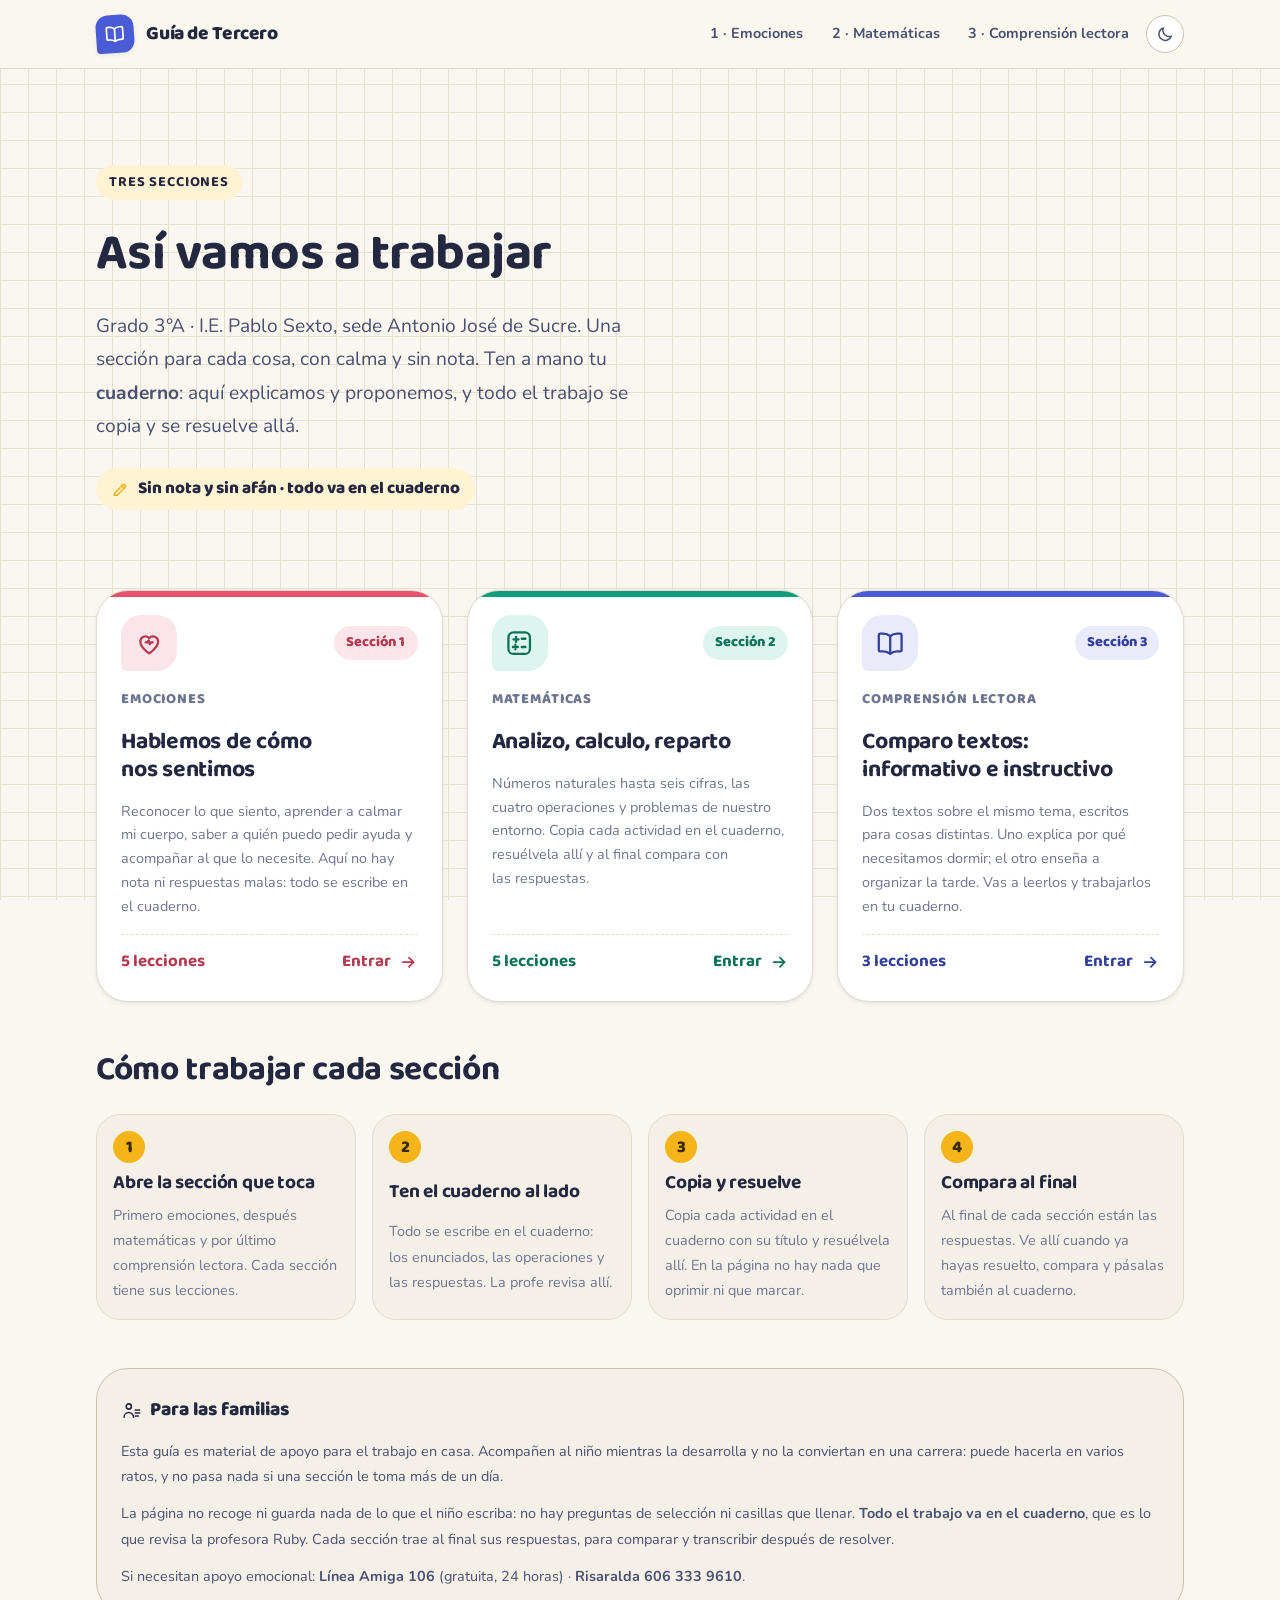
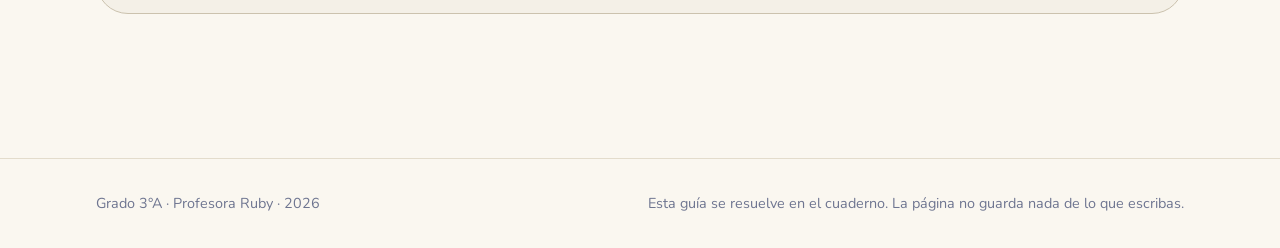
==== commit cf349400: "Reorganiza la guia en tres secciones y saca el contexto del sismo La guia deja de estar amarrada a u" ====
--- a/index.html
+++ b/index.html
@@ -4,7 +4,7 @@
   <meta charset="utf-8">
   <meta name="viewport" content="width=device-width, initial-scale=1">
   <title>Guía de Tercero</title>
-  <meta name="description" content="Guía de trabajo para grado tercero, semana del 1 al 4 de septiembre de 2026: psicosocial, matemáticas y comprensión lectora. Todo se copia y se resuelve en el cuaderno.">
+  <meta name="description" content="Guía de trabajo para grado tercero en tres secciones: emociones, matemáticas y comprensión lectora. Todo se copia y se resuelve en el cuaderno.">
   <meta name="color-scheme" content="light dark">
 
   <link rel="preconnect" href="https://fonts.googleapis.com">
@@ -34,10 +34,10 @@
         <span>Guía de Tercero</span>
       </a>
 
-      <nav class="site-nav" aria-label="Días de la semana">
-        <a class="site-nav__link" href="wellbeing.html"><span class="site-nav__long">Martes · Psicosocial</span><span class="site-nav__short">Psicosocial</span></a>
-        <a class="site-nav__link" href="math.html"><span class="site-nav__long">Miércoles · Matemáticas</span><span class="site-nav__short">Matemáticas</span></a>
-        <a class="site-nav__link" href="reading.html"><span class="site-nav__long">Jueves · Lectora</span><span class="site-nav__short">Lectora</span></a>
+      <nav class="site-nav" aria-label="Secciones de la guía">
+        <a class="site-nav__link" href="wellbeing.html"><span class="site-nav__long">1 · Emociones</span><span class="site-nav__short">Emociones</span></a>
+        <a class="site-nav__link" href="math.html"><span class="site-nav__long">2 · Matemáticas</span><span class="site-nav__short">Matemáticas</span></a>
+        <a class="site-nav__link" href="reading.html"><span class="site-nav__long">3 · Comprensión lectora</span><span class="site-nav__short">Lectora</span></a>
         <button class="theme-toggle" type="button" data-theme-toggle aria-label="Cambiar entre modo claro y oscuro"></button>
       </nav>
     </div>
@@ -47,10 +47,10 @@
     <div class="wrap stack stack--loose">
 
       <section class="hero">
-        <p class="eyebrow">Semana del 1 al 4 de septiembre</p>
-        <h1>Esta semana trabajamos así</h1>
+        <p class="eyebrow">Tres secciones</p>
+        <h1>Así vamos a trabajar</h1>
         <p class="hero__lead">
-          Grado 3°A · I.E. Pablo Sexto, sede Antonio José de Sucre. Un día para cada cosa,
+          Grado 3°A · I.E. Pablo Sexto, sede Antonio José de Sucre. Una sección para cada cosa,
           con calma y sin nota. Ten a mano tu <strong>cuaderno</strong>: aquí explicamos y
           proponemos, y todo el trabajo se copia y se resuelve allá.
         </p>
@@ -60,17 +60,17 @@
       </section>
 
       <section class="stack" aria-labelledby="agenda-title">
-        <h2 id="agenda-title" class="visually-hidden">Agenda de la semana</h2>
+        <h2 id="agenda-title" class="visually-hidden">Las tres secciones</h2>
         <div class="area-grid" data-area-grid></div>
       </section>
 
       <section class="stack" aria-labelledby="how-title">
-        <h2 id="how-title">Cómo trabajar cada día</h2>
+        <h2 id="how-title">Cómo trabajar cada sección</h2>
         <div class="how">
           <article class="how__item">
             <span class="how__step" aria-hidden="true">1</span>
-            <h3>Abre el día que toca</h3>
-            <p>Martes psicosocial, miércoles matemáticas, jueves comprensión lectora. Cada día tiene sus lecciones.</p>
+            <h3>Abre la sección que toca</h3>
+            <p>Primero emociones, después matemáticas y por último comprensión lectora. Cada sección tiene sus lecciones.</p>
           </article>
           <article class="how__item">
             <span class="how__step" aria-hidden="true">2</span>
@@ -85,7 +85,7 @@
           <article class="how__item">
             <span class="how__step" aria-hidden="true">4</span>
             <h3>Compara al final</h3>
-            <p>Al final de cada día están las respuestas. Ve allí cuando ya hayas resuelto, compara y pásalas también al cuaderno.</p>
+            <p>Al final de cada sección están las respuestas. Ve allí cuando ya hayas resuelto, compara y pásalas también al cuaderno.</p>
           </article>
         </div>
       </section>
@@ -96,14 +96,14 @@
           <span>Para las familias</span>
         </p>
         <p>
-          Estamos trabajando en modalidad virtual tras el sismo del 10 de agosto de 2026
-          (Directiva 009 de 2026, MinEducación). Esta guía es material de apoyo: acompañen al niño
-          mientras la desarrolla y no la conviertan en una carrera.
+          Esta guía es material de apoyo para el trabajo en casa. Acompañen al niño mientras la
+          desarrolla y no la conviertan en una carrera: puede hacerla en varios ratos, y no pasa
+          nada si una sección le toma más de un día.
         </p>
         <p>
           La página no recoge ni guarda nada de lo que el niño escriba: no hay preguntas de selección
           ni casillas que llenar. <strong>Todo el trabajo va en el cuaderno</strong>, que es lo que revisa
-          la profesora Ruby. Cada día trae al final sus respuestas, para comparar y transcribir después de resolver.
+          la profesora Ruby. Cada sección trae al final sus respuestas, para comparar y transcribir después de resolver.
         </p>
         <p>
           Si necesitan apoyo emocional: <strong>Línea Amiga 106</strong> (gratuita, 24 horas) ·
@@ -116,7 +116,7 @@
 
   <footer class="site-footer">
     <div class="wrap site-footer__inner">
-      <p>Grado 3°A · Periodo III · Profesora Ruby · <span data-year></span></p>
+      <p>Grado 3°A · Profesora Ruby · <span data-year></span></p>
       <p>Esta guía se resuelve en el cuaderno. La página no guarda nada de lo que escribas.</p>
     </div>
   </footer>
--- a/assets/css/components.css
+++ b/assets/css/components.css
@@ -350,20 +350,6 @@
   color: var(--ink-soft);
 }
 
-.area-head__count,
-.area-card__count {
-  display: inline-flex;
-  align-items: center;
-  gap: var(--sp-2);
-  font-family: var(--font-display);
-  font-size: var(--step--1);
-  font-weight: 800;
-  color: var(--area-deep);
-}
-
-.area-head__count svg,
-.area-card__count svg { flex: none; width: 1.1rem; height: 1.1rem; }
-
 /* --- Riel de unidades ------------------------------------------------------ */
 
 .area-layout {
--- a/assets/css/blocks.css
+++ b/assets/css/blocks.css
@@ -533,7 +533,7 @@
   .site-nav__short { display: inline; }
 }
 
-/* --- Tarjeta de día en la agenda de la portada ---------------------------- */
+/* --- Tarjeta de sección en la portada ------------------------------------- */
 
 .area-card__top {
   display: flex;
@@ -577,3 +577,22 @@
 .area-card--pending .area-card__title { color: var(--ink-muted); }
 .area-card--pending .area-card__foot { color: var(--ink-muted); }
 
+/* --- Regla general: ningun texto puede empujar el ancho de la pagina ------ */
+
+/* Una secuencia sin espacios —una linea de guiones bajos para rellenar, una
+   direccion web larga, un numero muy grande— tiene un ancho minimo propio que
+   impide encoger a su contenedor y desborda la pagina en pantallas angostas.
+   `anywhere` permite partirla, y a diferencia de `break-word` si reduce el
+   ancho minimo, que es lo que hace falta dentro de un grid o un flex. */
+.notebook__items li,
+.notebook__intro,
+.notebook__note,
+.answers__list li,
+.answers__note,
+.prose li,
+.prose p,
+.example p,
+.callout p,
+.links__note {
+  overflow-wrap: anywhere;
+}
--- a/assets/css/print.css
+++ b/assets/css/print.css
@@ -96,8 +96,7 @@
 .help__title svg,
 .callout__title svg,
 .answers__title svg,
-.notebook__tag svg,
-.area-head__count svg {
+.notebook__tag svg {
   display: none !important;
 }
 
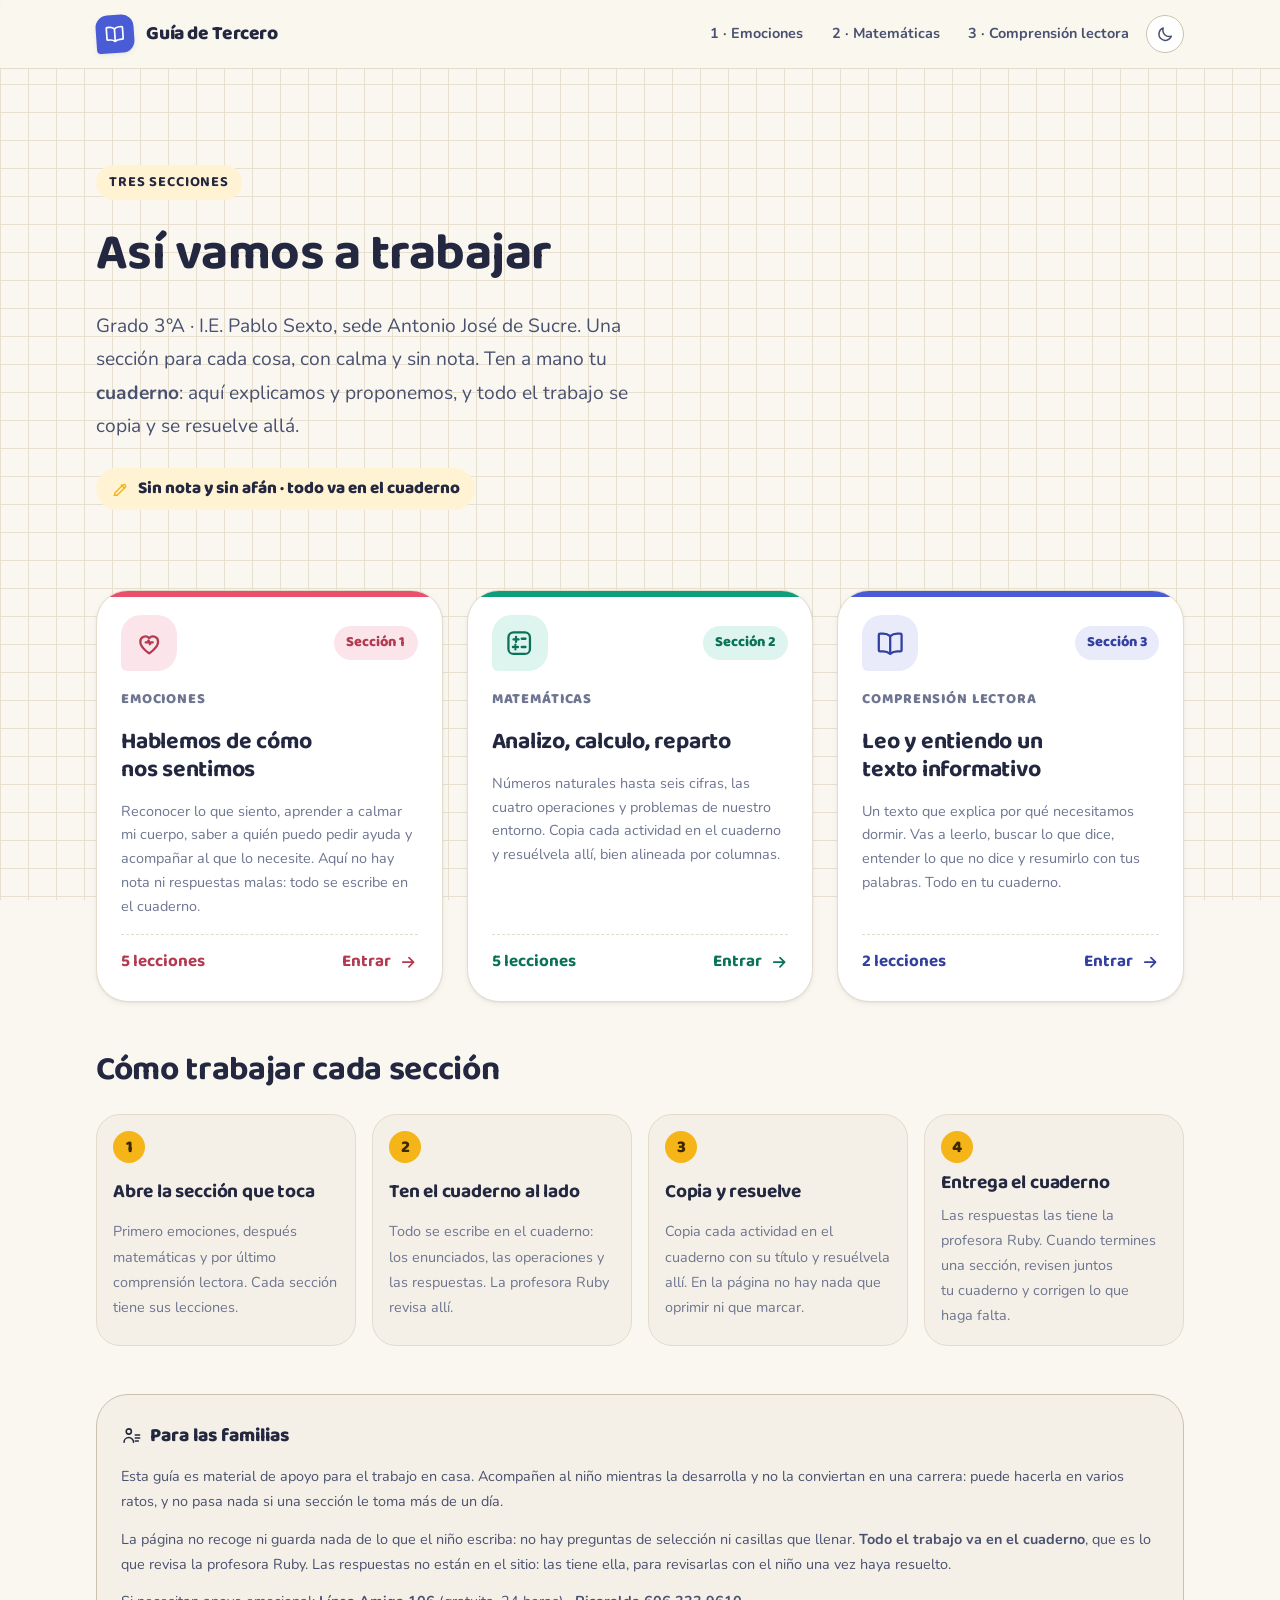
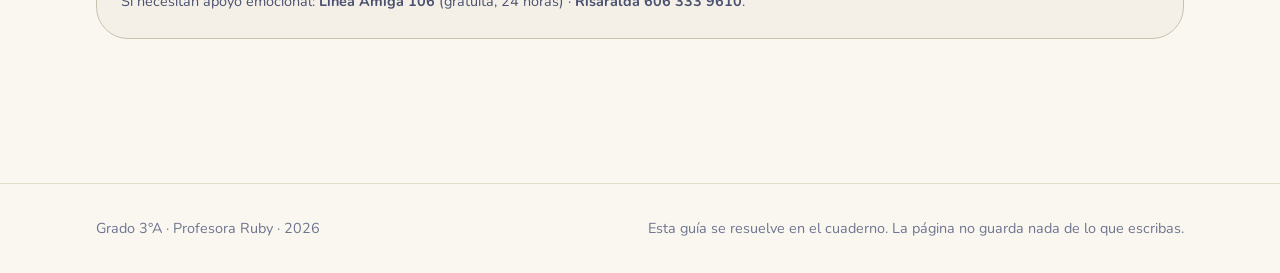
==== commit 4b301dfa: "Quita de la portada las promesas de un solucionario que ya no existe El paso 4 de "Como trabajar cad" ====
--- a/index.html
+++ b/index.html
@@ -75,7 +75,7 @@
           <article class="how__item">
             <span class="how__step" aria-hidden="true">2</span>
             <h3>Ten el cuaderno al lado</h3>
-            <p>Todo se escribe en el cuaderno: los enunciados, las operaciones y las respuestas. La profe revisa allí.</p>
+            <p>Todo se escribe en el cuaderno: los enunciados, las operaciones y las respuestas. La profesora Ruby revisa allí.</p>
           </article>
           <article class="how__item">
             <span class="how__step" aria-hidden="true">3</span>
@@ -84,8 +84,8 @@
           </article>
           <article class="how__item">
             <span class="how__step" aria-hidden="true">4</span>
-            <h3>Compara al final</h3>
-            <p>Al final de cada sección están las respuestas. Ve allí cuando ya hayas resuelto, compara y pásalas también al cuaderno.</p>
+            <h3>Entrega el cuaderno</h3>
+            <p>Las respuestas las tiene la profesora Ruby. Cuando termines una sección, revisen juntos tu cuaderno y corrigen lo que haga falta.</p>
           </article>
         </div>
       </section>
@@ -103,7 +103,8 @@
         <p>
           La página no recoge ni guarda nada de lo que el niño escriba: no hay preguntas de selección
           ni casillas que llenar. <strong>Todo el trabajo va en el cuaderno</strong>, que es lo que revisa
-          la profesora Ruby. Cada sección trae al final sus respuestas, para comparar y transcribir después de resolver.
+          la profesora Ruby. Las respuestas no están en el sitio: las tiene ella, para revisarlas con el
+          niño una vez haya resuelto.
         </p>
         <p>
           Si necesitan apoyo emocional: <strong>Línea Amiga 106</strong> (gratuita, 24 horas) ·
--- a/assets/css/components.css
+++ b/assets/css/components.css
@@ -404,8 +404,7 @@
 .unit-chip { text-decoration: none; }
 .unit-chip:hover { background: var(--surface-2); color: var(--area-deep); }
 
-.unit-chip:target,
-.unit-chip--answers {
+.unit-chip:target {
   background: var(--area-soft);
   border-color: var(--area-line);
   color: var(--area-deep);
@@ -426,8 +425,6 @@
 }
 
 .unit-chip:hover .unit-chip__num { background: var(--area); color: #fff; }
-.unit-chip--answers .unit-chip__num { background: var(--surface); color: var(--star); }
-.unit-chip--answers .unit-chip__num svg { width: 1rem; height: 1rem; }
 
 @media (max-width: 60rem) {
   .unit-rail {
--- a/assets/css/blocks.css
+++ b/assets/css/blocks.css
@@ -149,110 +149,6 @@
 }
 
 .notebook__note {
-  font-size: var(--step--1);
-  color: var(--ink-muted);
-  font-style: italic;
-}
-
-.notebook__pointer { font-size: var(--step--1); }
-
-.notebook__pointer a {
-  display: inline-flex;
-  align-items: center;
-  gap: var(--sp-2);
-  font-weight: 700;
-  color: var(--area-deep);
-}
-
-.notebook__pointer a::after { content: "↓"; }
-
-/* --- Solucionario del final ---------------------------------------------- */
-
-.answers {
-  display: grid;
-  gap: var(--sp-5);
-  padding: var(--sp-6);
-  border-radius: var(--r-lg);
-  border: 1px solid var(--line);
-  background: var(--surface-2);
-  scroll-margin-top: var(--sp-6);
-}
-
-.answers__title {
-  display: flex;
-  align-items: center;
-  gap: var(--sp-3);
-  font-size: var(--step-3);
-  color: var(--area-deep);
-}
-
-.answers__title svg { flex: none; width: 1.6rem; height: 1.6rem; color: var(--star); }
-.answers__lead { color: var(--ink-soft); max-width: var(--measure); }
-
-.answers__item {
-  display: grid;
-  gap: var(--sp-2);
-  padding-top: var(--sp-4);
-  border-top: 1px solid var(--line);
-}
-
-.answers__kicker {
-  font-family: var(--font-display);
-  font-size: var(--step--1);
-  font-weight: 800;
-  letter-spacing: 0.06em;
-  text-transform: uppercase;
-  color: var(--ink-muted);
-}
-
-.answers__name { font-size: var(--step-1); }
-.answers__name a { color: var(--ink); text-decoration: none; }
-.answers__name a:hover { color: var(--area-deep); text-decoration: underline; }
-
-.answers__list {
-  display: grid;
-  gap: var(--sp-2);
-  counter-reset: answer;
-}
-
-.answers__list li {
-  position: relative;
-  padding-inline-start: 2.1rem;
-  line-height: 1.8;
-}
-
-ol.answers__list li::before {
-  counter-increment: answer;
-  content: counter(answer);
-  position: absolute;
-  inset-inline-start: 0;
-  top: 0.15em;
-  display: grid;
-  place-items: center;
-  width: 1.5rem;
-  height: 1.5rem;
-  border-radius: var(--r-pill);
-  background: var(--ok-soft);
-  color: var(--ok);
-  font-family: var(--font-display);
-  font-size: 0.82rem;
-  font-weight: 800;
-}
-
-ul.answers__list li { padding-inline-start: 1.4rem; }
-
-ul.answers__list li::before {
-  content: "";
-  position: absolute;
-  inset-inline-start: 0.2rem;
-  top: 0.68em;
-  width: 0.45rem;
-  height: 0.45rem;
-  border-radius: var(--r-pill);
-  background: var(--ok);
-}
-
-.answers__note {
   font-size: var(--step--1);
   color: var(--ink-muted);
   font-style: italic;
@@ -587,8 +483,6 @@
 .notebook__items li,
 .notebook__intro,
 .notebook__note,
-.answers__list li,
-.answers__note,
 .prose li,
 .prose p,
 .example p,
--- a/assets/css/print.css
+++ b/assets/css/print.css
@@ -90,12 +90,10 @@
 .theme-toggle,
 .breathing,
 .notice .row,
-.notebook__pointer,
 .area-card__cta,
 .notice__title svg,
 .help__title svg,
 .callout__title svg,
-.answers__title svg,
 .notebook__tag svg {
   display: none !important;
 }
@@ -113,7 +111,6 @@
 .lesson,
 .lesson__goal,
 .notebook,
-.answers,
 .callout,
 .example,
 .reading-text,
@@ -132,8 +129,7 @@
 .callout,
 .example,
 .help,
-.notice,
-.answers {
+.notice {
   border: 1pt solid #999;
   border-radius: 6pt;
 }
@@ -163,7 +159,6 @@
 
 /* Nada de lo que se copia al cuaderno debe partirse entre dos hojas. */
 .notebook,
-.answers__item,
 .callout,
 .example,
 .figure,
@@ -173,8 +168,7 @@
   page-break-inside: avoid;
 }
 
-.unit,
-.answers {
+.unit {
   break-before: page;
   page-break-before: always;
 }
